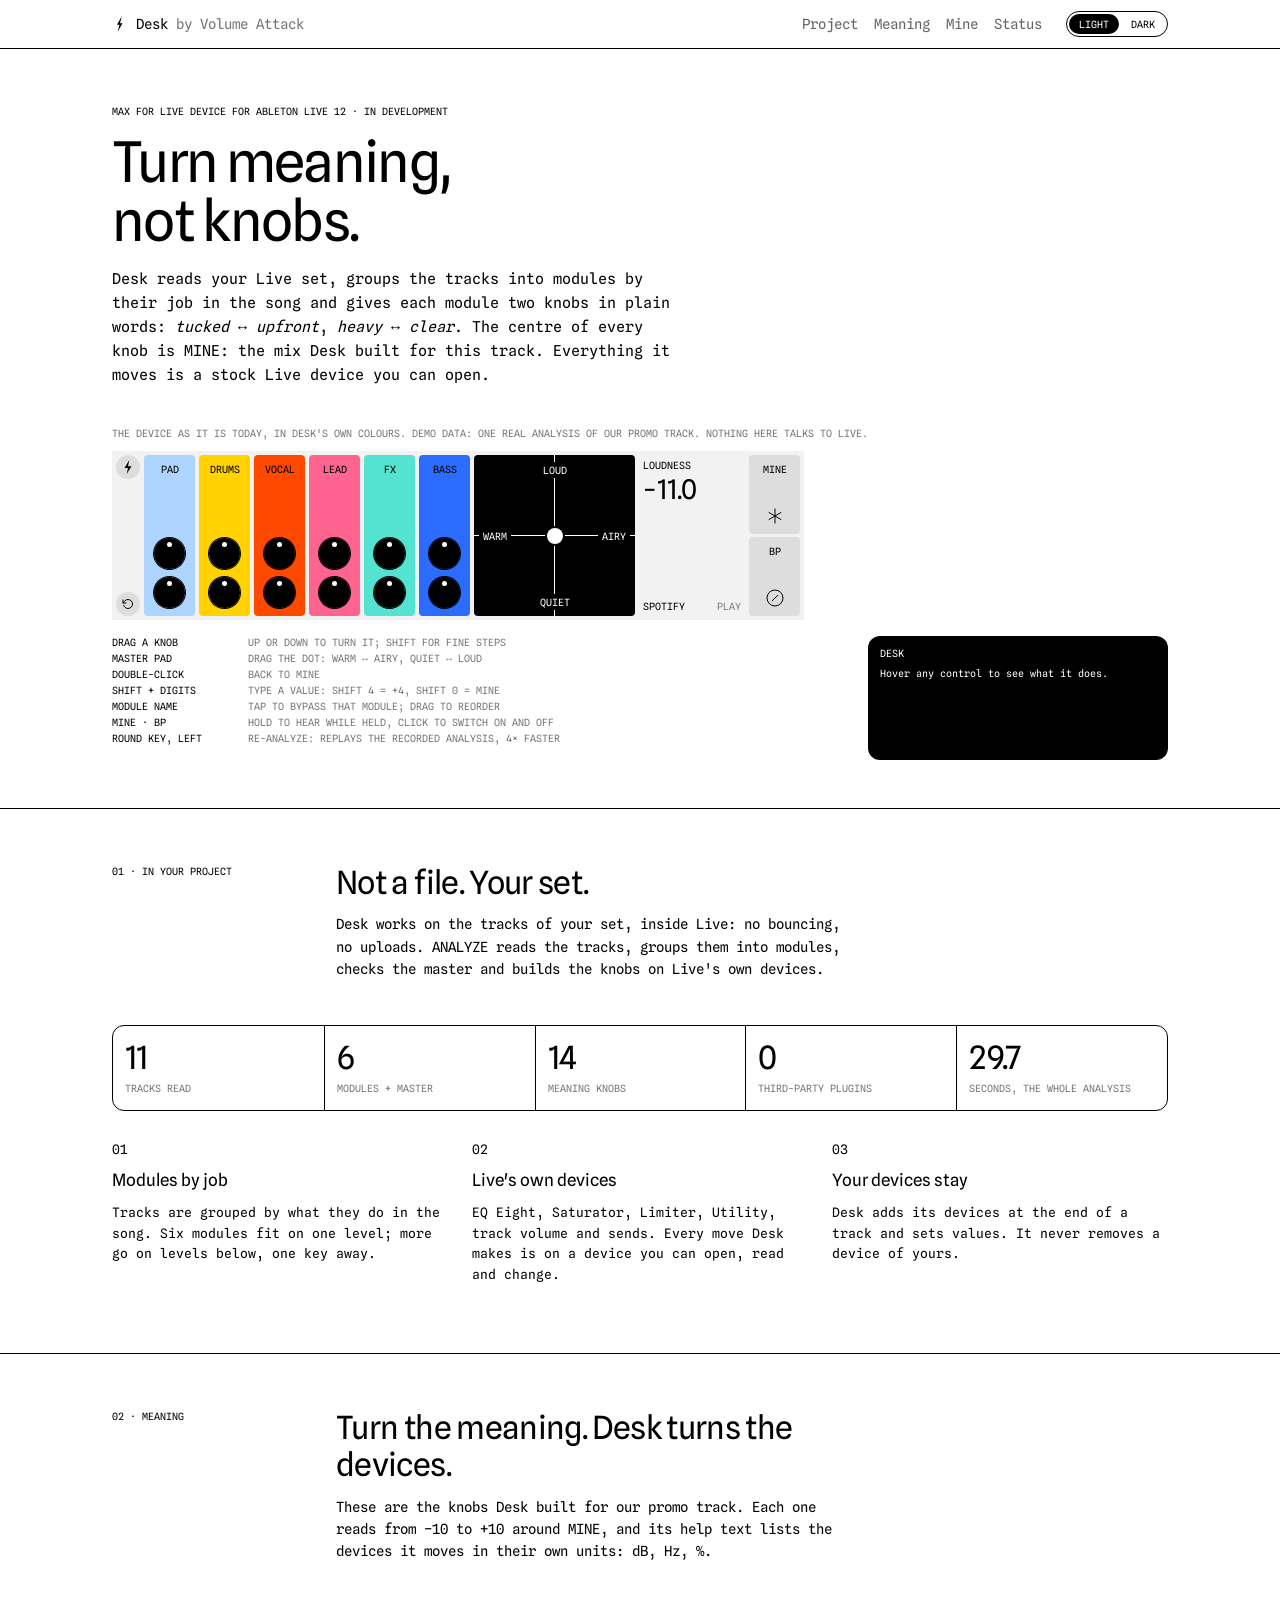
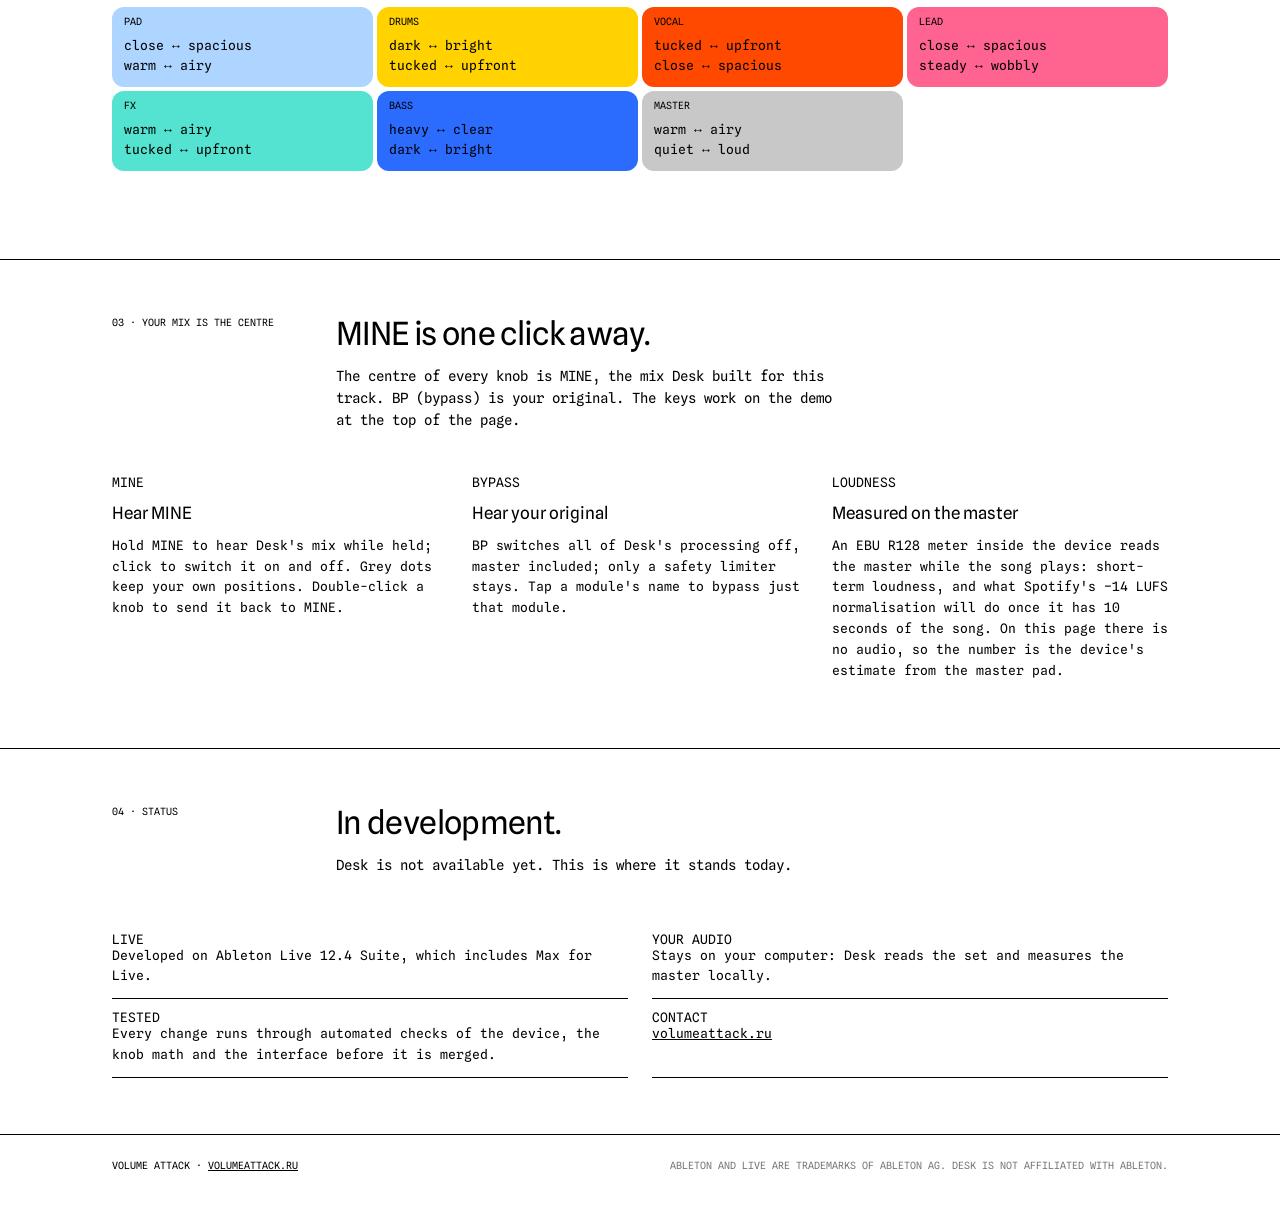
==== index.html @ 5088a9d8 "Publish 7f2852ee2b19 (desk main 0e97dbb: Live hover derived without surface_highlight) Co-Authored-B" ====
<!doctype html>
<html lang="en">
<head>
<meta charset="utf-8">
<meta name="viewport" content="width=device-width,initial-scale=1">
<title>Desk by Volume Attack</title>
<meta name="description" content="Desk by Volume Attack: a Max for Live device in development. It reads your Ableton set, groups the tracks into modules and gives each module two knobs in plain words, built on Live's own devices.">
<link rel="icon" href="data:image/svg+xml,%3Csvg xmlns='http://www.w3.org/2000/svg' viewBox='0 0 192 192'%3E%3Crect width='192' height='192' rx='44' fill='%23000'/%3E%3Cpath d='M126 86.7H96L118.5 0 60 105.3H90L67.5 192Z' fill='%23fff' transform='translate(24 24) scale(.75)'/%3E%3C/svg%3E">
<!-- Source of the public site. Publish with tools/site/build.py (product/site.md); the markers [{"s":"pad","l":"close","r":"spacious"},{"s":"pad","l":"warm","r":"airy"},{"s":"drums","l":"dark","r":"bright"},{"s":"drums","l":"tucked","r":"upfront"},{"s":"vocal","l":"tucked","r":"upfront"},{"s":"vocal","l":"close","r":"spacious"},{"s":"lead","l":"close","r":"spacious"},{"s":"lead","l":"steady","r":"wobbly"},{"s":"fx","l":"warm","r":"airy"},{"s":"fx","l":"tucked","r":"upfront"},{"s":"bass","l":"heavy","r":"clear"},{"s":"bass","l":"dark","r":"bright"},{"s":"master","l":"warm","r":"airy"},{"s":"master","l":"quiet","r":"loud"}] and
     7f2852ee2b19 are filled in by the build. Copy rule (founder, 2026-10-04): only what exists in main today and was verified,
     by tests or in Live. No dates, prices, plans, "coming soon", quality claims or numbers that were not measured. -->
<style>
@font-face{font-family:"Spline Sans Mono";src:url("fonts-ofl/SplineSansMono.ttf?v=7f2852ee2b19") format("truetype");font-weight:300 700;font-display:swap}
@font-face{font-family:"Spline Sans";src:url("fonts-ofl/SplineSans.ttf?v=7f2852ee2b19") format("truetype");font-weight:300 700;font-display:swap}
:root{
  --bg:#fff;--ink:#000;--grey:#767676;--line:#000;--soft:#f2f2f2;
  --font:"Spline Sans Mono",ui-monospace,SFMono-Regular,Menlo,monospace;--font-num:"Spline Sans",system-ui,sans-serif;
  --m-fast:160ms;--m:260ms;--m-slow:460ms;--e-out:cubic-bezier(.2,.8,.2,1);--e-io:cubic-bezier(.45,0,.2,1);
  color-scheme:light;
}
@media (prefers-color-scheme:dark){:root:not([data-theme="light"]){--bg:#111;--ink:#fff;--grey:#9a9a9a;--line:#fff;--soft:#1d1d1d;color-scheme:dark}}
:root[data-theme="dark"]{--bg:#111;--ink:#fff;--grey:#9a9a9a;--line:#fff;--soft:#1d1d1d;color-scheme:dark}
*{box-sizing:border-box;font-weight:400}
html{-webkit-font-smoothing:antialiased;-moz-osx-font-smoothing:grayscale;text-size-adjust:100%;scroll-padding-top:56px}
body{margin:0;background:var(--bg);color:var(--ink);font:400 14px/1.6 var(--font);overflow-x:hidden;transition:background-color var(--m-slow) var(--e-io),color var(--m-slow) var(--e-io)}
a{color:inherit}
p{margin:0 0 12px}
h1,h2,h3{margin:0;font-weight:400;font-family:var(--font-num)}
.cap{font-size:10px;line-height:12px;text-transform:uppercase}
.g{color:var(--grey)}
.wrap{max-width:1120px;margin:0 auto;padding:0 32px}
.logo{width:16px;height:16px;flex:none;display:block}

/* header */
.top{position:sticky;top:0;z-index:20;background:var(--bg);border-bottom:1px solid var(--line);transition:background-color var(--m-slow) var(--e-io)}
.top .wrap{display:flex;align-items:center;gap:24px;height:48px}
.mark{text-decoration:none;display:flex;gap:8px;align-items:center;white-space:nowrap}
.top nav{display:flex;gap:16px;margin-left:auto}
.top nav a{text-decoration:none;opacity:.6;transition:opacity var(--m-fast) var(--e-out)}
.top nav a:hover,.top nav a:focus-visible{opacity:1}
.seg{display:inline-flex;border:1px solid var(--line);border-radius:999px;padding:2px;gap:2px}
.seg button{appearance:none;border:0;background:none;color:var(--ink);border-radius:999px;padding:4px 10px;font:400 10px/12px var(--font);text-transform:uppercase;cursor:pointer;transition:background-color var(--m-fast) var(--e-out),color var(--m-fast) var(--e-out)}
.seg button[aria-pressed="true"]{background:var(--ink);color:var(--bg)}

/* hero */
.hero{padding-top:56px;padding-bottom:48px}
.hero h1{font-size:clamp(32px,5.4vw,56px);line-height:1.05;letter-spacing:-.03em;margin:16px 0}
.lede{max-width:62ch;font-size:15px}
.stage{margin:40px 0 0}
.stage>.cap{margin-bottom:12px}
/* the device: the real device page (device/index.html) in a frame of the device's own size and corners */
.fit{width:100%}
.devf{display:block;border:0;width:692px;max-width:100%;height:169px;border-radius:0;background:transparent;color-scheme:normal}
.under{display:grid;grid-template-columns:minmax(0,1fr) 300px;gap:24px;margin-top:16px;align-items:start}
.hints{display:grid;gap:4px;margin:0;padding:0;list-style:none}
.hints li{display:flex;gap:8px}
.hints li span:first-child{min-width:128px;flex:none}
/* the device's own help text (what it writes about the control under the pointer) */
.infov{background:var(--ink);color:var(--bg);border-radius:12px;padding:10px 12px;min-height:124px;font:400 10px/14px var(--font)}
.infov b{display:block;font-weight:400;text-transform:uppercase;margin-bottom:6px}
.infov p{margin:0;white-space:pre-line;font-variant-numeric:tabular-nums}

/* sections */
.sec{border-top:1px solid var(--line);padding:56px 0}
.sh{display:grid;grid-template-columns:200px minmax(0,1fr);gap:24px;margin-bottom:32px}
.sh h2{font-size:clamp(24px,3vw,32px);line-height:1.15;letter-spacing:-.02em;margin-bottom:12px;max-width:26ch}
.sh p{max-width:64ch}
.cols{display:grid;grid-template-columns:repeat(3,minmax(0,1fr));gap:24px}
.cols h3{font-size:17px;margin:8px 0}
.cols p{font-size:13px}
.proof{display:grid;grid-template-columns:repeat(5,minmax(0,1fr));border:1px solid var(--line);border-radius:12px;overflow:hidden;margin-bottom:32px}
.proof div{padding:16px 12px;border-left:1px solid var(--line)}
.proof div:first-child{border-left:0}
.proof .cap{display:block}
.proof b{display:block;font:400 32px/32px var(--font-num);font-feature-settings:"lnum" 1;letter-spacing:-.02em;margin-bottom:8px}
.words{display:grid;grid-template-columns:repeat(4,minmax(0,1fr));gap:4px;margin-bottom:32px}
.w{border-radius:12px;padding:8px 12px 12px;color:#000}
.w .cap{display:block;margin-bottom:8px}
.w div{font-size:13px;line-height:20px}
.req{display:grid;grid-template-columns:repeat(2,minmax(0,1fr));gap:0 24px}
.req div{border-bottom:1px solid var(--line);padding:12px 0}
.req div p{margin:0;font-size:13px}
footer{border-top:1px solid var(--line);padding:24px 0 40px}
footer .wrap{display:flex;justify-content:space-between;gap:16px;flex-wrap:wrap}

@media (max-width:900px){
  .top nav{display:none}
  .seg.theme{margin-left:auto}
  .under{grid-template-columns:minmax(0,1fr)}
  .sh{grid-template-columns:minmax(0,1fr);gap:8px}
  .cols{grid-template-columns:minmax(0,1fr)}
  .proof{grid-template-columns:repeat(2,minmax(0,1fr))}
  .proof div:nth-child(odd){border-left:0}
  .proof div:nth-child(n+3){border-top:1px solid var(--line)}
  .words{grid-template-columns:repeat(2,minmax(0,1fr))}
  .req{grid-template-columns:minmax(0,1fr)}
}
@media (max-width:600px){
  .wrap{padding:0 16px}
  .hints li span:first-child{min-width:104px}
}
@media (prefers-reduced-motion:reduce){*,*::before,*::after{transition-duration:0s!important}}
</style>
</head>
<body>
<header class="top"><div class="wrap">
  <a class="mark" href="#top"><svg class="logo" viewBox="0 0 192 192" aria-hidden="true"><path d="M126 86.7097H95.9992L118.499 0L60 105.29H89.9986L67.4991 192L126 86.7097Z" fill="currentColor"/></svg><span>Desk <span class="g">by Volume Attack</span></span></a>
  <nav aria-label="Sections"><a href="#project">Project</a><a href="#meaning">Meaning</a><a href="#mine">Mine</a><a href="#status">Status</a></nav>
  <div class="seg theme" role="group" aria-label="Page theme"><button type="button" data-theme-set="light">Light</button><button type="button" data-theme-set="dark">Dark</button></div>
</div></header>

<main id="top">
<section class="hero wrap" aria-labelledby="h1">
  <p class="cap">Max for Live device for Ableton Live 12 · in development</p>
  <h1 id="h1">Turn meaning,<br>not knobs.</h1>
  <p class="lede">Desk reads your Live set, groups the tracks into modules by their job in the song and gives each module two knobs in plain words: <i>tucked ↔ upfront</i>, <i>heavy ↔ clear</i>. The centre of every knob is MINE: the mix Desk built for this track. Everything it moves is a stock Live device you can open.</p>

  <figure class="stage" aria-labelledby="cap-dev">
    <p class="cap g" id="cap-dev">The device as it is today, in Desk's own colours. Demo data: one real analysis of our promo track. Nothing here talks to Live.</p>
    <div class="fit" id="fit"><iframe class="devf" id="devf" src="device/index.html?embed&amp;mode=desk&amp;v=7f2852ee2b19" title="Desk device, interactive demo" scrolling="no"></iframe></div>
    <div class="under">
      <ul class="hints cap">
        <li><span>Drag a knob</span><span class="g">up or down to turn it; Shift for fine steps</span></li>
        <li><span>Master pad</span><span class="g">drag the dot: warm ↔ airy, quiet ↔ loud</span></li>
        <li><span>Double-click</span><span class="g">back to MINE</span></li>
        <li><span>Shift + digits</span><span class="g">type a value: Shift 4 = +4, Shift 0 = MINE</span></li>
        <li><span>Module name</span><span class="g">tap to bypass that module; drag to reorder</span></li>
        <li><span>MINE · BP</span><span class="g">hold to hear while held, click to switch on and off</span></li>
        <li><span>Round key, left</span><span class="g">re-analyze: replays the recorded analysis, 4× faster</span></li>
      </ul>
      <div class="infov" aria-live="polite"><b id="iv-t">Desk</b><p id="iv-p">Point at anything on the device: this is the help text it writes for each control.</p></div>
    </div>
  </figure>
</section>

<section class="sec" id="project" aria-labelledby="h-project"><div class="wrap">
  <div class="sh"><p class="cap">01 · In your project</p><div><h2 id="h-project">Not a file. Your set.</h2>
    <p>Desk works on the tracks of your set, inside Live: no bouncing, no uploads. ANALYZE reads the tracks, groups them into modules, checks the master and builds the knobs on Live's own devices.</p></div></div>
  <div class="proof" aria-label="One analysis of our promo track, recorded 2026-10-03">
    <div><b>11</b><span class="cap g">tracks read</span></div>
    <div><b>6</b><span class="cap g">modules + master</span></div>
    <div><b>14</b><span class="cap g">meaning knobs</span></div>
    <div><b>0</b><span class="cap g">third-party plugins</span></div>
    <div><b>29.7</b><span class="cap g">seconds, the whole analysis</span></div>
  </div>
  <div class="cols">
    <div><p class="cap">01</p><h3>Modules by job</h3><p>Tracks are grouped by what they do in the song. Six modules fit on one level; more go on levels below, one key away.</p></div>
    <div><p class="cap">02</p><h3>Live's own devices</h3><p>EQ Eight, Saturator, Limiter, Utility, track volume and sends. Every move Desk makes is on a device you can open, read and change.</p></div>
    <div><p class="cap">03</p><h3>Your devices stay</h3><p>Desk adds its devices at the end of a track and sets values. It never removes a device of yours.</p></div>
  </div>
</div></section>

<section class="sec" id="meaning" aria-labelledby="h-meaning"><div class="wrap">
  <div class="sh"><p class="cap">02 · Meaning</p><div><h2 id="h-meaning">Turn the meaning. Desk turns the devices.</h2>
    <p>These are the knobs Desk built for our promo track. Each one reads from −10 to +10 around MINE, and its help text lists the devices it moves in their own units: dB, Hz, %.</p></div></div>
  <div class="words" id="words"></div>
</div></section>

<section class="sec" id="mine" aria-labelledby="h-mine"><div class="wrap">
  <div class="sh"><p class="cap">03 · Your mix is the centre</p><div><h2 id="h-mine">MINE is one click away.</h2>
    <p>The centre of every knob is MINE, the mix Desk built for this track. BP (bypass) is your original. The keys work on the demo at the top of the page.</p></div></div>
  <div class="cols">
    <div><p class="cap">Mine</p><h3>Hear MINE</h3><p>Hold MINE to hear Desk's mix while held; click to switch it on and off. Grey dots keep your own positions. Double-click a knob to send it back to MINE.</p></div>
    <div><p class="cap">Bypass</p><h3>Hear your original</h3><p>BP switches all of Desk's processing off, master included; only a safety limiter stays. Tap a module's name to bypass just that module.</p></div>
    <div><p class="cap">Loudness</p><h3>Measured on the master</h3><p>An EBU R128 meter inside the device reads the master while the song plays: short-term loudness, and what Spotify's −14 LUFS normalisation will do once it has 10 seconds of the song. On this page there is no audio, so the number is the device's estimate from the master pad.</p></div>
  </div>
</div></section>

<section class="sec" id="status" aria-labelledby="h-status"><div class="wrap">
  <div class="sh"><p class="cap">04 · Status</p><div><h2 id="h-status">In development.</h2>
    <p>Desk is not available yet. This is where it stands today.</p></div></div>
  <div class="req">
    <div><p class="cap">Live</p><p>Developed on Ableton Live 12.4 Suite, which includes Max for Live.</p></div>
    <div><p class="cap">Your audio</p><p>Stays on your computer: Desk reads the set and measures the master locally.</p></div>
    <div><p class="cap">Tested</p><p>Every change runs through automated checks of the device, the knob math and the interface before it is merged.</p></div>
    <div><p class="cap">Contact</p><p><a href="https://volumeattack.ru">volumeattack.ru</a></p></div>
  </div>
</div></section>
</main>

<footer><div class="wrap cap"><span>Volume Attack · <a href="https://volumeattack.ru">volumeattack.ru</a></span><span class="g">Ableton and Live are trademarks of Ableton AG. Desk is not affiliated with Ableton.</span></div></footer>

<script>
// the knobs of the demo analysis (filled in by tools/site/build.py from tests/fixtures/analyze/knobs.json)
const KNOBS=[{"s":"pad","l":"close","r":"spacious"},{"s":"pad","l":"warm","r":"airy"},{"s":"drums","l":"dark","r":"bright"},{"s":"drums","l":"tucked","r":"upfront"},{"s":"vocal","l":"tucked","r":"upfront"},{"s":"vocal","l":"close","r":"spacious"},{"s":"lead","l":"close","r":"spacious"},{"s":"lead","l":"steady","r":"wobbly"},{"s":"fx","l":"warm","r":"airy"},{"s":"fx","l":"tucked","r":"upfront"},{"s":"bass","l":"heavy","r":"clear"},{"s":"bass","l":"dark","r":"bright"},{"s":"master","l":"warm","r":"airy"},{"s":"master","l":"quiet","r":"loud"}];
// Desk look module colours (tools/knobs/design.js PALETTE)
const COL={pad:"#add5ff",drums:"#ffd200",vocal:"#ff4800",lead:"#ff6390",fx:"#54e3d0",bass:"#2b6cff",master:"#c8c8c8"};
const $=s=>document.querySelector(s),frame=$("#devf"),fit=$("#fit");
const dark=()=>document.documentElement.dataset.theme?document.documentElement.dataset.theme==="dark":matchMedia("(prefers-color-scheme:dark)").matches;
// the page theme also sets the device's (Desk look: desk-light / desk-dark)
const tell=()=>{try{frame.contentWindow.postMessage({src:"desk-landing",look:"desk",dark:dark()},location.origin);}catch(e){/* not loaded */}};
function paint(){document.querySelectorAll("[data-theme-set]").forEach(b=>b.setAttribute("aria-pressed",(b.dataset.themeSet==="dark")===dark()));tell();}
document.querySelectorAll("[data-theme-set]").forEach(b=>b.addEventListener("click",()=>{document.documentElement.dataset.theme=b.dataset.themeSet;paint();}));
matchMedia("(prefers-color-scheme:dark)").addEventListener("change",paint);
// the device page reports its help text and its size; the frame takes the device's width (scaled down on narrow screens)
let devW=692;
const size=()=>{frame.style.width=Math.min(devW,fit.clientWidth)+"px";};
addEventListener("resize",size);
addEventListener("message",e=>{if(e.origin!==location.origin||e.source!==frame.contentWindow||!e.data||e.data.src!=="desk-demo")return;const d=e.data;
  if(d.type==="hello")tell();
  if(d.type==="info"){$("#iv-t").textContent=d.title;$("#iv-p").textContent=d.text;}
  if(d.type==="size"&&d.w){devW=d.w;size();frame.style.height=d.h+"px";}});
// meaning words (section 02)
const by={};KNOBS.forEach(k=>(by[k.s]=by[k.s]||[]).push(k));
$("#words").innerHTML=Object.keys(by).map(m=>`<div class="w" style="background:${COL[m]||"#c8c8c8"}"><span class="cap">${m}</span>${by[m].map(k=>`<div>${k.l} ↔ ${k.r}</div>`).join("")}</div>`).join("");
paint();size();
</script>
</body>
</html>
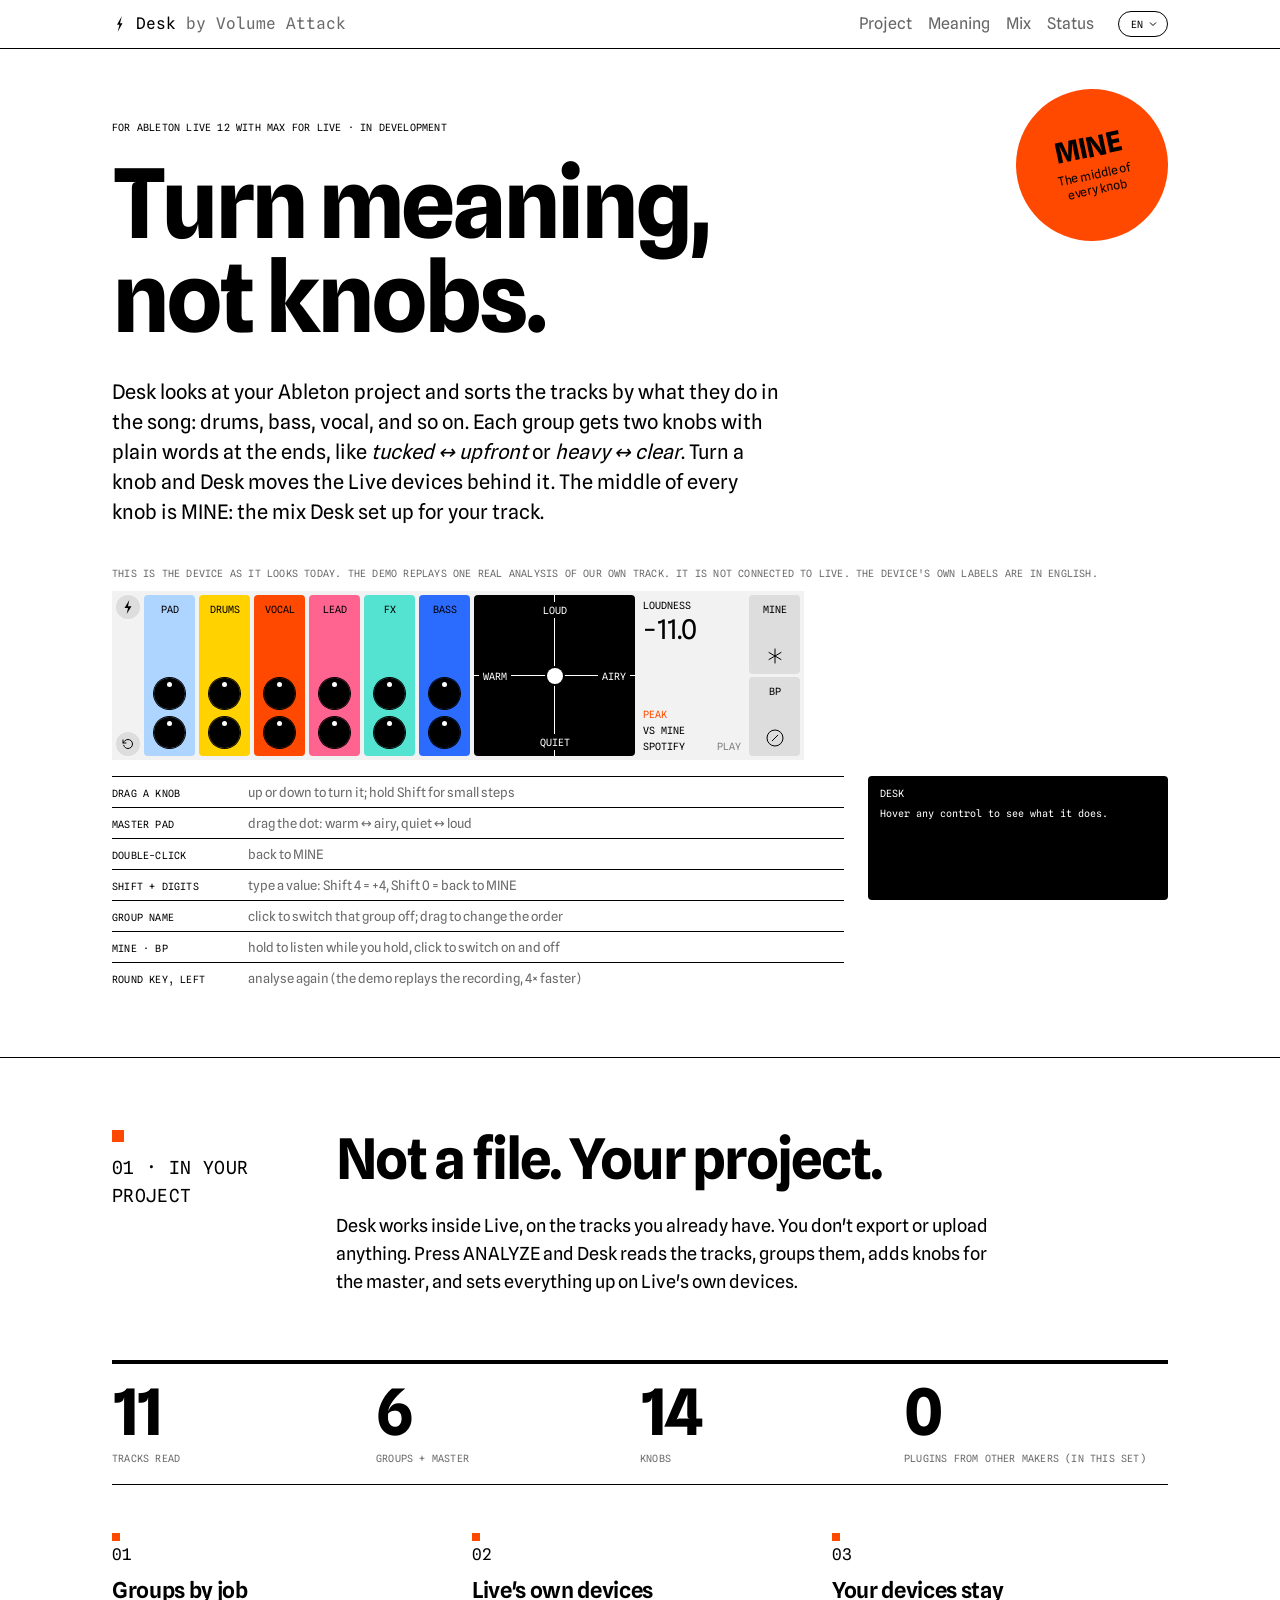
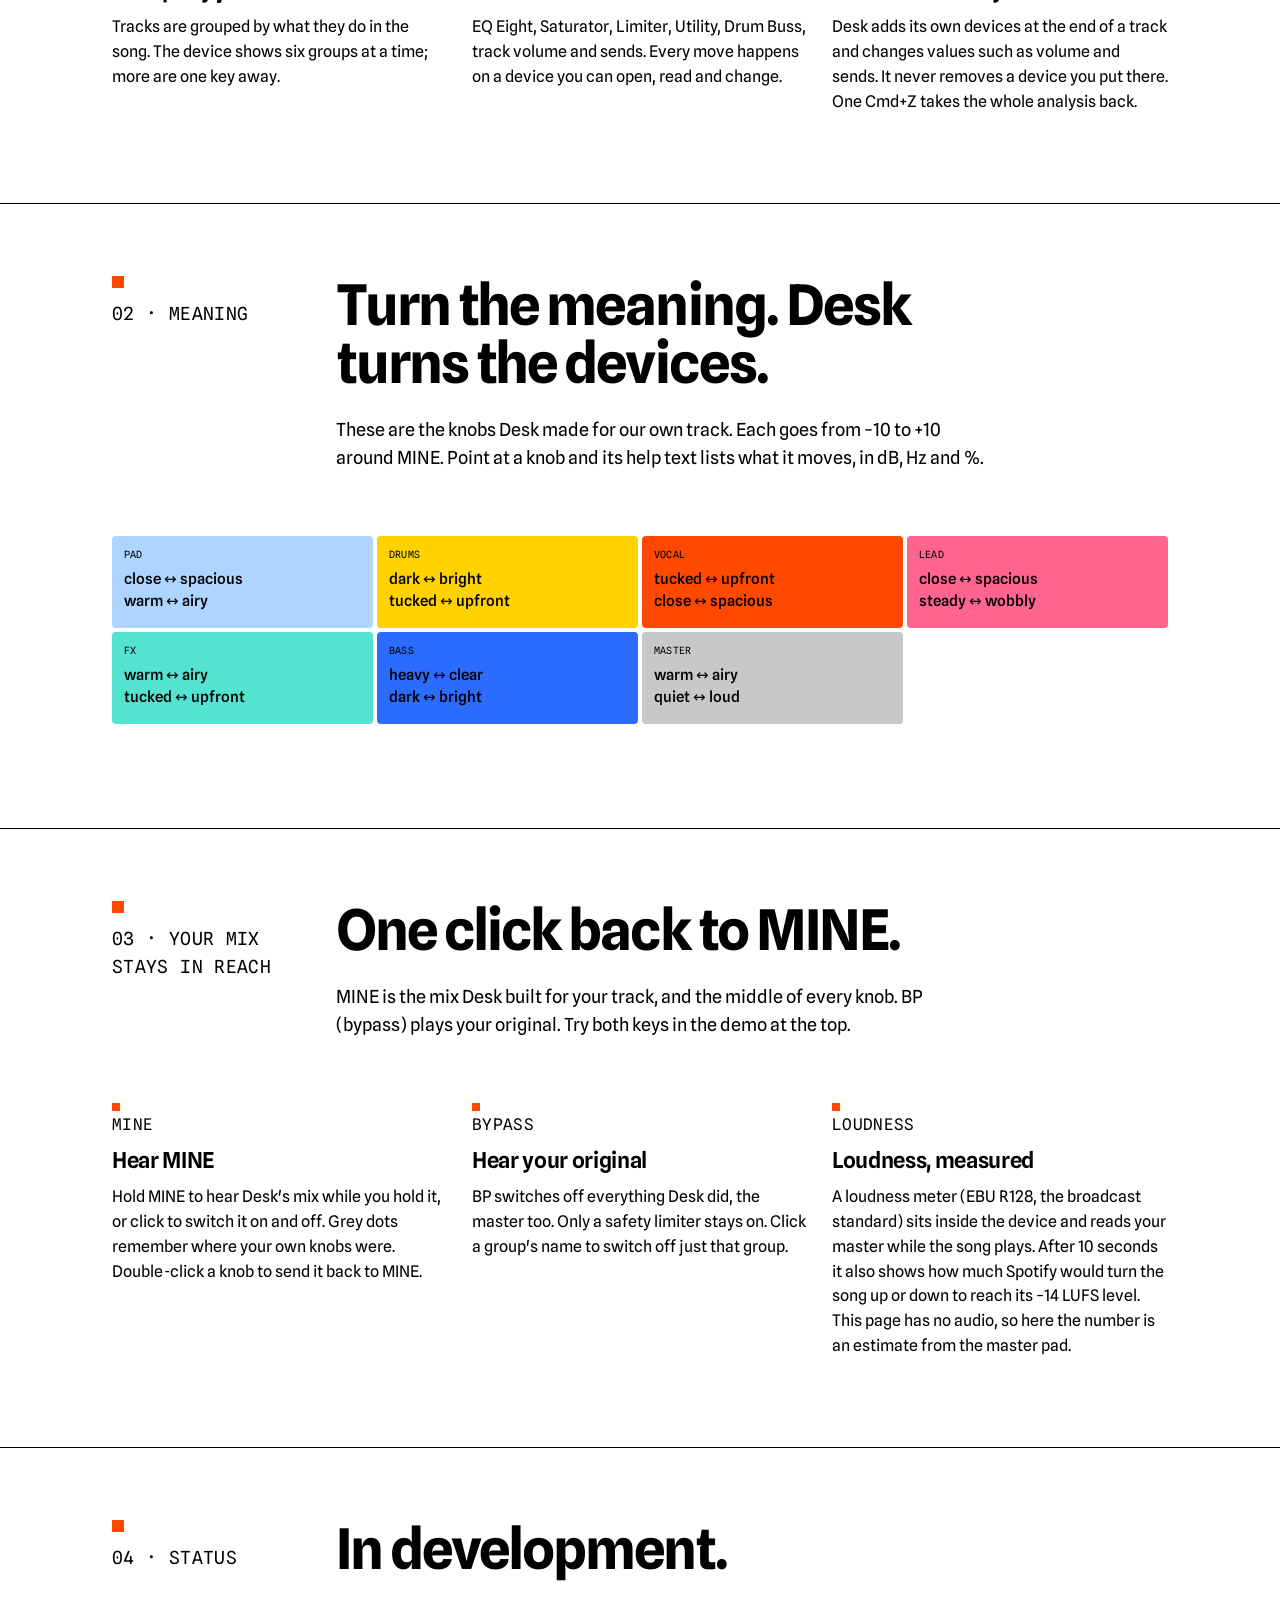
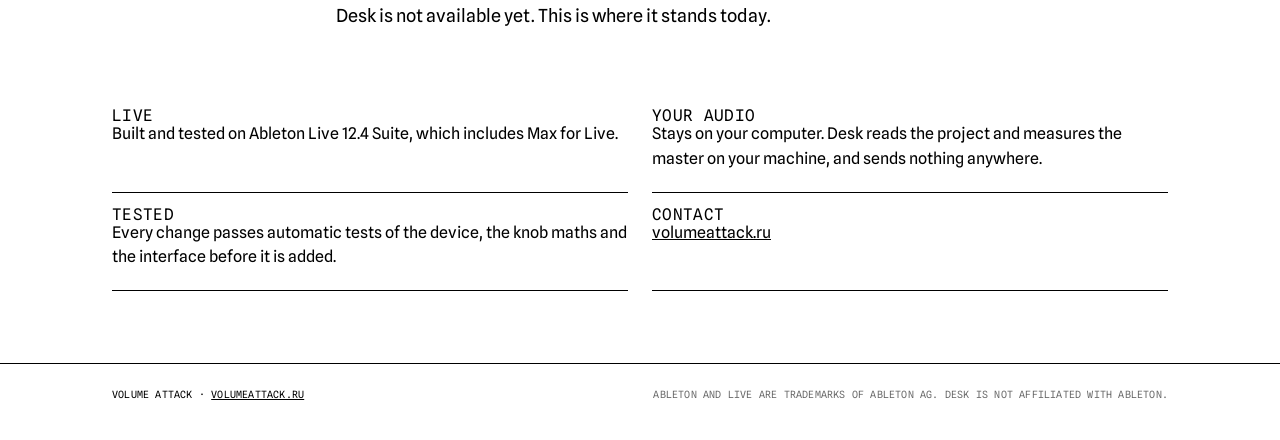
==== commit 49e4386e: "Site b96d458fa9ed from indiekola/desk@8ae9510e" ====
--- a/index.html
+++ b/index.html
@@ -4,29 +4,74 @@
 <meta charset="utf-8">
 <meta name="viewport" content="width=device-width,initial-scale=1">
 <title>Desk by Volume Attack</title>
-<meta name="description" content="Desk by Volume Attack: a Max for Live device in development. It reads your Ableton set, groups the tracks into modules and gives each module two knobs in plain words, built on Live's own devices.">
+<meta name="description" content="Desk by Volume Attack: a device for Ableton Live, in development. It sorts your tracks into groups and gives each group two knobs in plain words, using Live\'s own devices.">
+<link rel="alternate" hreflang="x-default" href="https://desk.volumeattack.ru/">
+<link rel="alternate" hreflang="en" href="https://desk.volumeattack.ru/?lang=en">
+<link rel="alternate" hreflang="ru" href="https://desk.volumeattack.ru/?lang=ru">
+<link rel="alternate" hreflang="es" href="https://desk.volumeattack.ru/?lang=es">
+<link rel="alternate" hreflang="pt-BR" href="https://desk.volumeattack.ru/?lang=pt">
+<link rel="alternate" hreflang="de" href="https://desk.volumeattack.ru/?lang=de">
+<link rel="alternate" hreflang="fr" href="https://desk.volumeattack.ru/?lang=fr">
+<link rel="alternate" hreflang="ja" href="https://desk.volumeattack.ru/?lang=ja">
+<link rel="alternate" hreflang="zh-Hans" href="https://desk.volumeattack.ru/?lang=zh">
+<link rel="alternate" hreflang="ko" href="https://desk.volumeattack.ru/?lang=ko">
+<script>
+// language first, before anything is painted: ?lang= (the hreflang links) → the visitor's saved choice → navigator.languages → English
+var DESK_LANGS=["en","ru","es","pt","de","fr","ja","zh","ko"];
+function deskPick(){
+  var q=null,saved=null,i,l,p;
+  try{q=new URLSearchParams(location.search).get("lang");}catch(e){}
+  if(q&&DESK_LANGS.indexOf(q)>=0)return q;
+  try{saved=localStorage.getItem("desk-lang");}catch(e){}
+  if(saved&&DESK_LANGS.indexOf(saved)>=0)return saved;
+  var want=(navigator.languages&&navigator.languages.length?navigator.languages:[navigator.language||""]);
+  for(i=0;i<want.length;i++){
+    l=String(want[i]).toLowerCase();p=l.split("-")[0];
+    if(p==="zh"&&/-(hant|tw|hk|mo)\b/.test(l))continue;   // Traditional Chinese is not offered: look at the next language
+    if(DESK_LANGS.indexOf(p)>=0)return p;
+  }
+  return "en";
+}
+var DESK_LANG=deskPick();
+document.documentElement.lang=({pt:"pt-BR",zh:"zh-Hans"})[DESK_LANG]||DESK_LANG;
+if(DESK_LANG!=="en")document.documentElement.setAttribute("data-pending","");   // hides the English text until it is swapped (no flash, no shift)
+</script>
+
 <link rel="icon" href="data:image/svg+xml,%3Csvg xmlns='http://www.w3.org/2000/svg' viewBox='0 0 192 192'%3E%3Crect width='192' height='192' rx='44' fill='%23000'/%3E%3Cpath d='M126 86.7H96L118.5 0 60 105.3H90L67.5 192Z' fill='%23fff' transform='translate(24 24) scale(.75)'/%3E%3C/svg%3E">
 <!-- Source of the public site. Publish with tools/site/build.py (product/site.md); the markers [{"s":"pad","l":"close","r":"spacious"},{"s":"pad","l":"warm","r":"airy"},{"s":"drums","l":"dark","r":"bright"},{"s":"drums","l":"tucked","r":"upfront"},{"s":"vocal","l":"tucked","r":"upfront"},{"s":"vocal","l":"close","r":"spacious"},{"s":"lead","l":"close","r":"spacious"},{"s":"lead","l":"steady","r":"wobbly"},{"s":"fx","l":"warm","r":"airy"},{"s":"fx","l":"tucked","r":"upfront"},{"s":"bass","l":"heavy","r":"clear"},{"s":"bass","l":"dark","r":"bright"},{"s":"master","l":"warm","r":"airy"},{"s":"master","l":"quiet","r":"loud"}] and
-     7f2852ee2b19 are filled in by the build. Copy rule (founder, 2026-10-04): only what exists in main today and was verified,
+     b96d458fa9ed are filled in by the build. Copy rule (decided 2026-10-04): only what exists in main today and was verified,
      by tests or in Live. No dates, prices, plans, "coming soon", quality claims or numbers that were not measured. -->
 <style>
-@font-face{font-family:"Spline Sans Mono";src:url("fonts-ofl/SplineSansMono.ttf?v=7f2852ee2b19") format("truetype");font-weight:300 700;font-display:swap}
-@font-face{font-family:"Spline Sans";src:url("fonts-ofl/SplineSans.ttf?v=7f2852ee2b19") format("truetype");font-weight:300 700;font-display:swap}
+@font-face{font-family:"Spline Sans Mono";src:url("fonts-ofl/SplineSansMono.ttf?v=b96d458fa9ed") format("truetype");font-weight:300 700;font-display:swap}
+@font-face{font-family:"Spline Sans";src:url("fonts-ofl/SplineSans.ttf?v=b96d458fa9ed") format("truetype");font-weight:300 700;font-display:swap}
 :root{
-  --bg:#fff;--ink:#000;--grey:#767676;--line:#000;--soft:#f2f2f2;
+  --bg:#fff;--ink:#000;--grey:#6b6b6b;--line:#000;--soft:#f2f2f2;--acc:#ff4800;
   --font:"Spline Sans Mono",ui-monospace,SFMono-Regular,Menlo,monospace;--font-num:"Spline Sans",system-ui,sans-serif;
   --m-fast:160ms;--m:260ms;--m-slow:460ms;--e-out:cubic-bezier(.2,.8,.2,1);--e-io:cubic-bezier(.45,0,.2,1);
   color-scheme:light;
 }
-@media (prefers-color-scheme:dark){:root:not([data-theme="light"]){--bg:#111;--ink:#fff;--grey:#9a9a9a;--line:#fff;--soft:#1d1d1d;color-scheme:dark}}
-:root[data-theme="dark"]{--bg:#111;--ink:#fff;--grey:#9a9a9a;--line:#fff;--soft:#1d1d1d;color-scheme:dark}
+@media (prefers-color-scheme:dark){:root{--bg:#111;--ink:#fff;--grey:#a0a0a0;--line:#fff;--soft:#1d1d1d;color-scheme:dark}}
+/* the English text is the markup; another language is swapped in before the first paint (script in <head> sets data-pending) */
+html[data-pending] body{visibility:hidden}
+/* Spline Sans has no Cyrillic or CJK: those scripts use the system's UI fonts, same size and weight */
+:lang(ru){--font:"Spline Sans Mono",ui-monospace,Menlo,"PT Mono","Roboto Mono",monospace;--font-num:"Spline Sans",system-ui,-apple-system,"Segoe UI",Roboto,sans-serif}
+:lang(ja){--font:"Spline Sans Mono",ui-monospace,"Hiragino Sans","Yu Gothic UI","Noto Sans CJK JP","IPAGothic",monospace;--font-num:"Spline Sans","Hiragino Sans","Yu Gothic UI","Noto Sans CJK JP","IPAGothic",system-ui,sans-serif}
+:lang(zh){--font:"Spline Sans Mono",ui-monospace,"PingFang SC","Microsoft YaHei UI","Noto Sans CJK SC","WenQuanYi Zen Hei",monospace;--font-num:"Spline Sans","PingFang SC","Microsoft YaHei UI","Noto Sans CJK SC","WenQuanYi Zen Hei",system-ui,sans-serif}
+:lang(ko){--font:"Spline Sans Mono",ui-monospace,"Apple SD Gothic Neo","Malgun Gothic","Noto Sans CJK KR","WenQuanYi Zen Hei",monospace;--font-num:"Spline Sans","Apple SD Gothic Neo","Malgun Gothic","Noto Sans CJK KR","WenQuanYi Zen Hei",system-ui,sans-serif}
+:lang(ja) .cap,:lang(zh) .cap,:lang(ko) .cap{font-size:11px;line-height:14px}
+:lang(ja) h1,:lang(zh) h1,:lang(ko) h1{font-size:clamp(28px,4.6vw,48px);line-height:1.2;letter-spacing:0;text-wrap:balance;line-break:strict;word-break:keep-all}
+:lang(ja) .lede,:lang(zh) .lede,:lang(ko) .lede{line-break:strict}
 *{box-sizing:border-box;font-weight:400}
+/* Swiss / Bauhaus (DSK-30): text, headings and UI are the proportional sans; the mono is only for captions, numbers, keys and tags */
 html{-webkit-font-smoothing:antialiased;-moz-osx-font-smoothing:grayscale;text-size-adjust:100%;scroll-padding-top:56px}
-body{margin:0;background:var(--bg);color:var(--ink);font:400 14px/1.6 var(--font);overflow-x:hidden;transition:background-color var(--m-slow) var(--e-io),color var(--m-slow) var(--e-io)}
+body{margin:0;background:var(--bg);color:var(--ink);font:400 16px/1.55 var(--font-num);overflow-x:hidden;transition:background-color var(--m-slow) var(--e-io),color var(--m-slow) var(--e-io)}
 a{color:inherit}
-p{margin:0 0 12px}
-h1,h2,h3{margin:0;font-weight:400;font-family:var(--font-num)}
-.cap{font-size:10px;line-height:12px;text-transform:uppercase}
+p{margin:0 0 16px}
+h1,h2,h3{margin:0;font-weight:600;font-family:var(--font-num)}
+.cap,.proof b,.hints li span:first-child,.infov,footer,.mark{font-family:var(--font)}
+.cap{font-size:10px;line-height:12px;text-transform:uppercase;letter-spacing:.02em}
+.sh>.cap::before,.cols>div>.cap::before{content:"";display:block;width:12px;height:12px;background:var(--acc);margin-bottom:12px}
+.cols>div>.cap::before{width:8px;height:8px;margin-bottom:8px}
 .g{color:var(--grey)}
 .wrap{max-width:1120px;margin:0 auto;padding:0 32px}
 .logo{width:16px;height:16px;flex:none;display:block}
@@ -38,14 +83,26 @@
 .top nav{display:flex;gap:16px;margin-left:auto}
 .top nav a{text-decoration:none;opacity:.6;transition:opacity var(--m-fast) var(--e-out)}
 .top nav a:hover,.top nav a:focus-visible{opacity:1}
-.seg{display:inline-flex;border:1px solid var(--line);border-radius:999px;padding:2px;gap:2px}
-.seg button{appearance:none;border:0;background:none;color:var(--ink);border-radius:999px;padding:4px 10px;font:400 10px/12px var(--font);text-transform:uppercase;cursor:pointer;transition:background-color var(--m-fast) var(--e-out),color var(--m-fast) var(--e-out)}
-.seg button[aria-pressed="true"]{background:var(--ink);color:var(--bg)}
+/* language picker: a pill of the old toggle's size; the list opens under it */
+.lang{position:relative;display:inline-flex}
+.lang-b{appearance:none;display:inline-flex;align-items:center;gap:6px;border:1px solid var(--line);background:none;color:var(--ink);border-radius:999px;padding:6px 10px 6px 12px;font:400 10px/12px var(--font);text-transform:uppercase;cursor:pointer;transition:background-color var(--m-fast) var(--e-out),color var(--m-fast) var(--e-out);-webkit-tap-highlight-color:transparent}
+.lang-b:hover,.lang-b[aria-expanded="true"]{background:var(--ink);color:var(--bg)}
+.lang-b svg{width:8px;height:8px;flex:none;transition:transform var(--m-fast) var(--e-out)}
+.lang-b[aria-expanded="true"] svg{transform:rotate(180deg)}
+.lang-l{position:absolute;right:0;top:calc(100% + 8px);z-index:30;margin:0;padding:4px;list-style:none;min-width:176px;background:var(--bg);border:1px solid var(--line);border-radius:12px;opacity:0;visibility:hidden;transform:translateY(-4px);transition:opacity var(--m-fast) var(--e-out),transform var(--m-fast) var(--e-out),visibility 0s linear var(--m-fast)}
+.lang.open .lang-l{opacity:1;visibility:visible;transform:none;transition-delay:0s}
+.lang-l li{display:flex;justify-content:space-between;gap:16px;align-items:center;padding:6px 8px;border-radius:8px;font:400 13px/20px var(--font-num);cursor:pointer;-webkit-user-select:none;user-select:none}
+.lang-l li span{font:400 10px/12px var(--font);text-transform:uppercase;color:var(--grey)}
+.lang-l li:hover,.lang-l li.cur{background:var(--soft)}
+.lang-l li[aria-selected="true"]::after{content:"";width:6px;height:6px;border-radius:50%;background:var(--ink);order:3}
+.lang-b:focus-visible,.lang-l:focus-visible{outline:1px solid var(--ink);outline-offset:2px}
+.lang-l:focus{outline:0}
+.lang-l:focus-visible li.cur{outline:1px solid var(--ink);outline-offset:-1px}
 
 /* hero */
-.hero{padding-top:56px;padding-bottom:48px}
-.hero h1{font-size:clamp(32px,5.4vw,56px);line-height:1.05;letter-spacing:-.03em;margin:16px 0}
-.lede{max-width:62ch;font-size:15px}
+.hero{padding-top:72px;padding-bottom:64px}
+.hero h1{font-size:clamp(40px,8vw,96px);line-height:.98;letter-spacing:-.04em;font-weight:700;margin:24px 0 32px}
+.lede{max-width:56ch;font-size:20px;line-height:1.5}
 .stage{margin:40px 0 0}
 .stage>.cap{margin-bottom:12px}
 /* the device: the real device page (device/index.html) in a frame of the device's own size and corners */
@@ -54,44 +111,49 @@
 .under{display:grid;grid-template-columns:minmax(0,1fr) 300px;gap:24px;margin-top:16px;align-items:start}
 .hints{display:grid;gap:4px;margin:0;padding:0;list-style:none}
 .hints li{display:flex;gap:8px}
-.hints li span:first-child{min-width:128px;flex:none}
+.hints li span:first-child{min-width:128px;flex:none;max-width:40%}
+.hints li span.g{font:400 13px/18px var(--font-num);text-transform:none;letter-spacing:0}
+.hints li{align-items:baseline;border-top:1px solid var(--line);padding:6px 0}
+.hints{gap:0}
 /* the device's own help text (what it writes about the control under the pointer) */
-.infov{background:var(--ink);color:var(--bg);border-radius:12px;padding:10px 12px;min-height:124px;font:400 10px/14px var(--font)}
+.infov{background:var(--ink);color:var(--bg);border-radius:4px;padding:10px 12px;min-height:124px;font:400 10px/14px var(--font)}
 .infov b{display:block;font-weight:400;text-transform:uppercase;margin-bottom:6px}
 .infov p{margin:0;white-space:pre-line;font-variant-numeric:tabular-nums}
 
 /* sections */
-.sec{border-top:1px solid var(--line);padding:56px 0}
-.sh{display:grid;grid-template-columns:200px minmax(0,1fr);gap:24px;margin-bottom:32px}
-.sh h2{font-size:clamp(24px,3vw,32px);line-height:1.15;letter-spacing:-.02em;margin-bottom:12px;max-width:26ch}
-.sh p{max-width:64ch}
+.sec{border-top:1px solid var(--line);padding:72px 0}
+.sh{display:grid;grid-template-columns:200px minmax(0,1fr);gap:24px;margin-bottom:48px}
+.sh h2{font-size:clamp(28px,4.4vw,56px);line-height:1.04;letter-spacing:-.035em;font-weight:700;margin-bottom:24px;max-width:18ch}
+.sh p{max-width:60ch;font-size:18px;line-height:1.55}
 .cols{display:grid;grid-template-columns:repeat(3,minmax(0,1fr));gap:24px}
-.cols h3{font-size:17px;margin:8px 0}
-.cols p{font-size:13px}
-.proof{display:grid;grid-template-columns:repeat(5,minmax(0,1fr));border:1px solid var(--line);border-radius:12px;overflow:hidden;margin-bottom:32px}
-.proof div{padding:16px 12px;border-left:1px solid var(--line)}
+.cols h3{font-size:22px;line-height:1.2;letter-spacing:-.015em;margin:8px 0 12px}
+.cols p{font-size:16px;max-width:36ch}
+.proof{display:grid;grid-template-columns:repeat(4,minmax(0,1fr));border:0;border-top:4px solid var(--ink);border-bottom:1px solid var(--line);margin-bottom:48px}
+.proof div{padding:16px 16px 20px 0;border-left:0}
 .proof div:first-child{border-left:0}
 .proof .cap{display:block}
-.proof b{display:block;font:400 32px/32px var(--font-num);font-feature-settings:"lnum" 1;letter-spacing:-.02em;margin-bottom:8px}
+.proof b{display:block;font:700 64px/64px var(--font-num);font-feature-settings:"lnum" 1;letter-spacing:-.04em;margin-bottom:8px}
 .words{display:grid;grid-template-columns:repeat(4,minmax(0,1fr));gap:4px;margin-bottom:32px}
-.w{border-radius:12px;padding:8px 12px 12px;color:#000}
+.w{border-radius:4px;padding:12px 12px 16px;color:#000}
 .w .cap{display:block;margin-bottom:8px}
-.w div{font-size:13px;line-height:20px}
+.w div{font-size:15px;line-height:22px;font-weight:500}
 .req{display:grid;grid-template-columns:repeat(2,minmax(0,1fr));gap:0 24px}
-.req div{border-bottom:1px solid var(--line);padding:12px 0}
-.req div p{margin:0;font-size:13px}
+.req div{border-bottom:1px solid var(--line);padding:16px 0 20px}
+.req div p{margin:0;font-size:16px}
 footer{border-top:1px solid var(--line);padding:24px 0 40px}
 footer .wrap{display:flex;justify-content:space-between;gap:16px;flex-wrap:wrap}
 
 @media (max-width:900px){
   .top nav{display:none}
-  .seg.theme{margin-left:auto}
+  .lang{margin-left:auto}
   .under{grid-template-columns:minmax(0,1fr)}
   .sh{grid-template-columns:minmax(0,1fr);gap:8px}
   .cols{grid-template-columns:minmax(0,1fr)}
   .proof{grid-template-columns:repeat(2,minmax(0,1fr))}
-  .proof div:nth-child(odd){border-left:0}
   .proof div:nth-child(n+3){border-top:1px solid var(--line)}
+  .proof b{font-size:48px;line-height:48px}
+  .lede{font-size:18px}
+  .sh p{font-size:17px}
   .words{grid-template-columns:repeat(2,minmax(0,1fr))}
   .req{grid-template-columns:minmax(0,1fr)}
 }
@@ -99,111 +161,517 @@
   .wrap{padding:0 16px}
   .hints li span:first-child{min-width:104px}
 }
+/* sticker (DSK-30, option A «Dial»): one round accent badge on the hero's top right edge; tilted, it straightens on hover / focus; a tap goes to the demo and lights its MINE key */
+.hero{position:relative}
+.stk{appearance:none;position:absolute;right:32px;top:40px;z-index:5;width:152px;height:152px;border-radius:50%;border:0;background:var(--acc);color:#000;padding:0;display:flex;flex-direction:column;align-items:center;justify-content:center;gap:6px;text-align:center;cursor:pointer;transform:rotate(-12deg);transition:transform var(--m) var(--e-out);-webkit-tap-highlight-color:transparent;font-family:var(--font-num)}
+.stk b{font:700 28px/28px var(--font-num);letter-spacing:-.02em}
+.stk span{font:400 12px/15px var(--font-num);max-width:104px}
+.stk:hover,.stk:focus-visible{transform:rotate(0)}
+.stk:focus-visible{outline:1px solid var(--ink);outline-offset:4px}
+.fit{position:relative}
+.hl{position:absolute;pointer-events:none;border:1px solid var(--acc);border-radius:4px;box-shadow:0 0 0 3px color-mix(in srgb,var(--acc) 35%,transparent);opacity:0;transition:opacity var(--m-fast) var(--e-out)}
+.hl.on{opacity:1}
+@media (max-width:900px){.stk{position:relative;right:auto;top:auto;margin:16px 0 -8px auto;width:96px;height:96px;gap:2px}.stk b{font-size:20px;line-height:20px}.stk span{font-size:10px;line-height:12px;max-width:72px}}
 @media (prefers-reduced-motion:reduce){*,*::before,*::after{transition-duration:0s!important}}
 </style>
+<!-- Vercel Web Analytics: cookieless page views, served by Vercel at /_vercel/insights/script.js (404 off Vercel, harmless) -->
+<script>window.va=window.va||function(){(window.vaq=window.vaq||[]).push(arguments);};</script>
+<script defer src="/_vercel/insights/script.js"></script>
 </head>
 <body>
 <header class="top"><div class="wrap">
   <a class="mark" href="#top"><svg class="logo" viewBox="0 0 192 192" aria-hidden="true"><path d="M126 86.7097H95.9992L118.499 0L60 105.29H89.9986L67.4991 192L126 86.7097Z" fill="currentColor"/></svg><span>Desk <span class="g">by Volume Attack</span></span></a>
-  <nav aria-label="Sections"><a href="#project">Project</a><a href="#meaning">Meaning</a><a href="#mine">Mine</a><a href="#status">Status</a></nav>
-  <div class="seg theme" role="group" aria-label="Page theme"><button type="button" data-theme-set="light">Light</button><button type="button" data-theme-set="dark">Dark</button></div>
+  <nav aria-label="Sections" data-i="nav.aria" data-a="aria-label"><a href="#project" data-i="nav.project">Project</a><a href="#meaning" data-i="nav.meaning">Meaning</a><a href="#mine" data-i="nav.mine">Mix</a><a href="#status" data-i="nav.status">Status</a></nav>
+  <div class="lang" id="lang">
+    <button type="button" class="lang-b" id="lang-b" aria-haspopup="listbox" aria-expanded="false" aria-controls="lang-l" aria-label="Language"><span id="lang-c">EN</span><svg viewBox="0 0 8 8" aria-hidden="true"><path d="M1 2.5 4 5.5 7 2.5" fill="none" stroke="currentColor" stroke-width="1"/></svg></button>
+    <ul class="lang-l" id="lang-l" role="listbox" tabindex="-1" aria-label="Language"></ul>
+  </div>
 </div></header>
 
 <main id="top">
 <section class="hero wrap" aria-labelledby="h1">
-  <p class="cap">Max for Live device for Ableton Live 12 · in development</p>
-  <h1 id="h1">Turn meaning,<br>not knobs.</h1>
-  <p class="lede">Desk reads your Live set, groups the tracks into modules by their job in the song and gives each module two knobs in plain words: <i>tucked ↔ upfront</i>, <i>heavy ↔ clear</i>. The centre of every knob is MINE: the mix Desk built for this track. Everything it moves is a stock Live device you can open.</p>
+  <p class="cap" data-i="hero.cap">For Ableton Live 12 with Max for Live · in development</p>
+  <button type="button" class="stk" id="stk" data-i="stk.a" data-a="aria-label" aria-label="MINE, the middle of every knob. Go to the demo."><b aria-hidden="true">MINE</b><span aria-hidden="true" data-i="stk.t">The middle of every knob</span></button>
+  <h1 id="h1" data-i="hero.h1">Turn meaning,<br>not knobs.</h1>
+  <p class="lede" data-i="hero.lede">Desk looks at your Ableton project and sorts the tracks by what they do in the song: drums, bass, vocal, and so on. Each group gets two knobs with plain words at the ends, like <i>tucked ↔ upfront</i> or <i>heavy ↔ clear</i>. Turn a knob and Desk moves the Live devices behind it. The middle of every knob is MINE: the mix Desk set up for your track.</p>
 
   <figure class="stage" aria-labelledby="cap-dev">
-    <p class="cap g" id="cap-dev">The device as it is today, in Desk's own colours. Demo data: one real analysis of our promo track. Nothing here talks to Live.</p>
-    <div class="fit" id="fit"><iframe class="devf" id="devf" src="device/index.html?embed&amp;mode=desk&amp;v=7f2852ee2b19" title="Desk device, interactive demo" scrolling="no"></iframe></div>
+    <p class="cap g" id="cap-dev" data-i="stage.cap">This is the device as it looks today. The demo replays one real analysis of our own track. It is not connected to Live. The device's own labels are in English.</p>
+    <div class="fit" id="fit"><i class="hl" id="hl" aria-hidden="true"></i><iframe class="devf" id="devf" src="device/index.html?embed&amp;mode=desk&amp;v=b96d458fa9ed" title="Desk device, interactive demo" data-i="stage.frame" data-a="title" scrolling="no"></iframe></div>
     <div class="under">
       <ul class="hints cap">
-        <li><span>Drag a knob</span><span class="g">up or down to turn it; Shift for fine steps</span></li>
-        <li><span>Master pad</span><span class="g">drag the dot: warm ↔ airy, quiet ↔ loud</span></li>
-        <li><span>Double-click</span><span class="g">back to MINE</span></li>
-        <li><span>Shift + digits</span><span class="g">type a value: Shift 4 = +4, Shift 0 = MINE</span></li>
-        <li><span>Module name</span><span class="g">tap to bypass that module; drag to reorder</span></li>
-        <li><span>MINE · BP</span><span class="g">hold to hear while held, click to switch on and off</span></li>
-        <li><span>Round key, left</span><span class="g">re-analyze: replays the recorded analysis, 4× faster</span></li>
+        <li><span data-i="h1.k">Drag a knob</span><span class="g" data-i="h1.v">up or down to turn it; hold Shift for small steps</span></li>
+        <li><span data-i="h2.k">Master pad</span><span class="g" data-i="h2.v">drag the dot: warm ↔ airy, quiet ↔ loud</span></li>
+        <li><span data-i="h3.k">Double-click</span><span class="g" data-i="h3.v">back to MINE</span></li>
+        <li><span data-i="h4.k">Shift + digits</span><span class="g" data-i="h4.v">type a value: Shift 4 = +4, Shift 0 = back to MINE</span></li>
+        <li><span data-i="h5.k">Group name</span><span class="g" data-i="h5.v">click to switch that group off; drag to change the order</span></li>
+        <li><span>MINE · BP</span><span class="g" data-i="h6.v">hold to listen while you hold, click to switch on and off</span></li>
+        <li><span data-i="h7.k">Round key, left</span><span class="g" data-i="h7.v">analyse again (the demo replays the recording, 4× faster)</span></li>
       </ul>
-      <div class="infov" aria-live="polite"><b id="iv-t">Desk</b><p id="iv-p">Point at anything on the device: this is the help text it writes for each control.</p></div>
+      <div class="infov" aria-live="polite"><b id="iv-t">Desk</b><p id="iv-p" data-i="info.def">Point at anything on the device: this is the help text it writes for each control.</p></div>
     </div>
   </figure>
 </section>
 
 <section class="sec" id="project" aria-labelledby="h-project"><div class="wrap">
-  <div class="sh"><p class="cap">01 · In your project</p><div><h2 id="h-project">Not a file. Your set.</h2>
-    <p>Desk works on the tracks of your set, inside Live: no bouncing, no uploads. ANALYZE reads the tracks, groups them into modules, checks the master and builds the knobs on Live's own devices.</p></div></div>
-  <div class="proof" aria-label="One analysis of our promo track, recorded 2026-10-03">
-    <div><b>11</b><span class="cap g">tracks read</span></div>
-    <div><b>6</b><span class="cap g">modules + master</span></div>
-    <div><b>14</b><span class="cap g">meaning knobs</span></div>
-    <div><b>0</b><span class="cap g">third-party plugins</span></div>
-    <div><b>29.7</b><span class="cap g">seconds, the whole analysis</span></div>
+  <div class="sh"><p class="cap" data-i="s1.cap">01 · In your project</p><div><h2 id="h-project" data-i="s1.h">Not a file. Your project.</h2>
+    <p data-i="s1.p">Desk works inside Live, on the tracks you already have. You don't export or upload anything. Press ANALYZE and Desk reads the tracks, groups them, adds knobs for the master, and sets everything up on Live's own devices.</p></div></div>
+  <div class="proof" aria-label="One analysis of our own track, recorded 3 Oct 2026" data-i="proof.aria" data-a="aria-label">
+    <div><b>11</b><span class="cap g" data-i="proof.1">tracks read</span></div>
+    <div><b>6</b><span class="cap g" data-i="proof.2">groups + master</span></div>
+    <div><b>14</b><span class="cap g" data-i="proof.3">knobs</span></div>
+    <div><b>0</b><span class="cap g" data-i="proof.4">plugins from other makers (in this set)</span></div>
   </div>
   <div class="cols">
-    <div><p class="cap">01</p><h3>Modules by job</h3><p>Tracks are grouped by what they do in the song. Six modules fit on one level; more go on levels below, one key away.</p></div>
-    <div><p class="cap">02</p><h3>Live's own devices</h3><p>EQ Eight, Saturator, Limiter, Utility, track volume and sends. Every move Desk makes is on a device you can open, read and change.</p></div>
-    <div><p class="cap">03</p><h3>Your devices stay</h3><p>Desk adds its devices at the end of a track and sets values. It never removes a device of yours.</p></div>
+    <div><p class="cap">01</p><h3 data-i="c1.h">Groups by job</h3><p data-i="c1.p">Tracks are grouped by what they do in the song. The device shows six groups at a time; more are one key away.</p></div>
+    <div><p class="cap">02</p><h3 data-i="c2.h">Live's own devices</h3><p data-i="c2.p">EQ Eight, Saturator, Limiter, Utility, Drum Buss, track volume and sends. Every move happens on a device you can open, read and change.</p></div>
+    <div><p class="cap">03</p><h3 data-i="c3.h">Your devices stay</h3><p data-i="c3.p">Desk adds its own devices at the end of a track and changes values such as volume and sends. It never removes a device you put there. One Cmd+Z takes the whole analysis back.</p></div>
   </div>
 </div></section>
 
 <section class="sec" id="meaning" aria-labelledby="h-meaning"><div class="wrap">
-  <div class="sh"><p class="cap">02 · Meaning</p><div><h2 id="h-meaning">Turn the meaning. Desk turns the devices.</h2>
-    <p>These are the knobs Desk built for our promo track. Each one reads from −10 to +10 around MINE, and its help text lists the devices it moves in their own units: dB, Hz, %.</p></div></div>
+  <div class="sh"><p class="cap" data-i="s2.cap">02 · Meaning</p><div><h2 id="h-meaning" data-i="s2.h">Turn the meaning. Desk turns the devices.</h2>
+    <p data-i="s2.p">These are the knobs Desk made for our own track. Each goes from −10 to +10 around MINE. Point at a knob and its help text lists what it moves, in dB, Hz and %.</p></div></div>
   <div class="words" id="words"></div>
 </div></section>
 
 <section class="sec" id="mine" aria-labelledby="h-mine"><div class="wrap">
-  <div class="sh"><p class="cap">03 · Your mix is the centre</p><div><h2 id="h-mine">MINE is one click away.</h2>
-    <p>The centre of every knob is MINE, the mix Desk built for this track. BP (bypass) is your original. The keys work on the demo at the top of the page.</p></div></div>
+  <div class="sh"><p class="cap" data-i="s3.cap">03 · Your mix stays in reach</p><div><h2 id="h-mine" data-i="s3.h">One click back to MINE.</h2>
+    <p data-i="s3.p">MINE is the mix Desk built for your track, and the middle of every knob. BP (bypass) plays your original. Try both keys in the demo at the top.</p></div></div>
   <div class="cols">
-    <div><p class="cap">Mine</p><h3>Hear MINE</h3><p>Hold MINE to hear Desk's mix while held; click to switch it on and off. Grey dots keep your own positions. Double-click a knob to send it back to MINE.</p></div>
-    <div><p class="cap">Bypass</p><h3>Hear your original</h3><p>BP switches all of Desk's processing off, master included; only a safety limiter stays. Tap a module's name to bypass just that module.</p></div>
-    <div><p class="cap">Loudness</p><h3>Measured on the master</h3><p>An EBU R128 meter inside the device reads the master while the song plays: short-term loudness, and what Spotify's −14 LUFS normalisation will do once it has 10 seconds of the song. On this page there is no audio, so the number is the device's estimate from the master pad.</p></div>
+    <div><p class="cap" data-i="m1.cap">Mine</p><h3 data-i="m1.h">Hear MINE</h3><p data-i="m1.p">Hold MINE to hear Desk's mix while you hold it, or click to switch it on and off. Grey dots remember where your own knobs were. Double-click a knob to send it back to MINE.</p></div>
+    <div><p class="cap" data-i="m2.cap">Bypass</p><h3 data-i="m2.h">Hear your original</h3><p data-i="m2.p">BP switches off everything Desk did, the master too. Only a safety limiter stays on. Click a group's name to switch off just that group.</p></div>
+    <div><p class="cap" data-i="m3.cap">Loudness</p><h3 data-i="m3.h">Loudness, measured</h3><p data-i="m3.p">A loudness meter (EBU R128, the broadcast standard) sits inside the device and reads your master while the song plays. After 10 seconds it also shows how much Spotify would turn the song up or down to reach its −14 LUFS level. This page has no audio, so here the number is an estimate from the master pad.</p></div>
   </div>
 </div></section>
 
 <section class="sec" id="status" aria-labelledby="h-status"><div class="wrap">
-  <div class="sh"><p class="cap">04 · Status</p><div><h2 id="h-status">In development.</h2>
-    <p>Desk is not available yet. This is where it stands today.</p></div></div>
+  <div class="sh"><p class="cap" data-i="s4.cap">04 · Status</p><div><h2 id="h-status" data-i="s4.h">In development.</h2>
+    <p data-i="s4.p">Desk is not available yet. This is where it stands today.</p></div></div>
   <div class="req">
-    <div><p class="cap">Live</p><p>Developed on Ableton Live 12.4 Suite, which includes Max for Live.</p></div>
-    <div><p class="cap">Your audio</p><p>Stays on your computer: Desk reads the set and measures the master locally.</p></div>
-    <div><p class="cap">Tested</p><p>Every change runs through automated checks of the device, the knob math and the interface before it is merged.</p></div>
-    <div><p class="cap">Contact</p><p><a href="https://volumeattack.ru">volumeattack.ru</a></p></div>
+    <div><p class="cap">Live</p><p data-i="r1.p">Built and tested on Ableton Live 12.4 Suite, which includes Max for Live.</p></div>
+    <div><p class="cap" data-i="r2.cap">Your audio</p><p data-i="r2.p">Stays on your computer. Desk reads the project and measures the master on your machine, and sends nothing anywhere.</p></div>
+    <div><p class="cap" data-i="r3.cap">Tested</p><p data-i="r3.p">Every change passes automatic tests of the device, the knob maths and the interface before it is added.</p></div>
+    <div><p class="cap" data-i="r4.cap">Contact</p><p><a href="https://volumeattack.ru">volumeattack.ru</a></p></div>
   </div>
 </div></section>
 </main>
 
-<footer><div class="wrap cap"><span>Volume Attack · <a href="https://volumeattack.ru">volumeattack.ru</a></span><span class="g">Ableton and Live are trademarks of Ableton AG. Desk is not affiliated with Ableton.</span></div></footer>
+<footer><div class="wrap cap"><span>Volume Attack · <a href="https://volumeattack.ru">volumeattack.ru</a></span><span class="g" data-i="foot">Ableton and Live are trademarks of Ableton AG. Desk is not affiliated with Ableton.</span></div></footer>
 
 <script>
+// Landing copy per language. English is the page's own markup (data-i keys); the dictionary only holds the other eight.
+// Kept as written: Desk, MINE, BP, BYPASS, ANALYZE, Ableton Live, Max for Live, Live's device names (EQ Eight, Saturator, Limiter, Utility), EBU R128, LUFS, Spotify.
+const I18N={
+ru:{
+ "meta.desc":"Desk от Volume Attack: устройство Max for Live в разработке. Читает ваш сет в Ableton, раскладывает дорожки по модулям и даёт каждому модулю две ручки простыми словами — на штатных устройствах Live.",
+ 
+ "lang.aria":"Язык",
+ "nav.aria":"Разделы","nav.project":"Проект","nav.meaning":"Смысл","nav.mine":"MINE","nav.status":"Статус",
+ 
+ "hero.h1":"Крутите смысл,<br>а не ручки.",
+ 
+ 
+ "stage.frame":"Устройство Desk, интерактивное демо",
+ "h1.k":"Потяните ручку",
+ "h2.k":"Мастер-пад","h2.v":"двигайте точку: тёплый ↔ воздушный, тише ↔ громче",
+ "h3.k":"Двойной клик","h3.v":"возврат к MINE",
+ "h4.k":"Shift + цифры",
+ 
+ 
+ "h7.k":"Круглая клавиша слева",
+ "info.def":"Наведите на любой элемент устройства — так выглядит подсказка, которую оно пишет для каждого регулятора.",
+ "s1.cap":"01 · В вашем проекте",
+ 
+ 
+ "proof.1":"дорожек прочитано",
+ 
+ "c2.h":"Штатные устройства Live",
+ "c3.h":"Ваши устройства остаются",
+ "s2.cap":"02 · Смысл","s2.h":"Крутите смысл. Устройства покрутит Desk.",
+ 
+ 
+ 
+ "m1.cap":"MINE","m1.h":"Послушать MINE",
+ "m2.cap":"Bypass","m2.h":"Послушать оригинал",
+ "m3.cap":"Громкость",
+ "s4.cap":"04 · Статус","s4.h":"В разработке.","s4.p":"Desk пока недоступен. Вот как обстоят дела сегодня.",
+ 
+ "r2.cap":"Ваше аудио",
+ "r3.cap":"Проверки",
+ "r4.cap":"Контакты",
+ "stk.t":"Середина каждой ручки",
+ "stk.a":"MINE, середина каждой ручки. Перейти к демо.",
+ "foot":"Ableton и Live — товарные знаки Ableton AG. Desk не связан с Ableton."
+},
+es:{
+ "meta.desc":"Desk de Volume Attack: un dispositivo Max for Live en desarrollo. Lee tu set de Ableton, agrupa las pistas en módulos y da a cada módulo dos mandos con palabras claras, sobre los dispositivos propios de Live.",
+ 
+ "lang.aria":"Idioma",
+ "nav.aria":"Secciones","nav.project":"Proyecto","nav.meaning":"Sentido","nav.mine":"MINE","nav.status":"Estado",
+ 
+ "hero.h1":"Ajusta el sentido,<br>no los mandos.",
+ 
+ 
+ "stage.frame":"Dispositivo Desk, demostración interactiva",
+ "h1.k":"Arrastra un mando",
+ "h2.k":"Pad del master","h2.v":"arrastra el punto: cálido ↔ aéreo, suave ↔ fuerte",
+ "h3.k":"Doble clic","h3.v":"vuelve a MINE",
+ "h4.k":"Shift + cifras",
+ 
+ 
+ "h7.k":"Tecla redonda, a la izquierda",
+ "info.def":"Apunta a cualquier cosa del dispositivo: este es el texto de ayuda que escribe para cada control.",
+ "s1.cap":"01 · En tu proyecto",
+ 
+ 
+ "proof.1":"pistas leídas",
+ 
+ "c2.h":"Dispositivos propios de Live",
+ "c3.h":"Tus dispositivos se quedan",
+ "s2.cap":"02 · Sentido","s2.h":"Tú mueves el sentido. Desk mueve los dispositivos.",
+ 
+ 
+ 
+ "m1.cap":"MINE","m1.h":"Escucha MINE",
+ "m2.cap":"Bypass","m2.h":"Escucha tu original",
+ "m3.cap":"Volumen",
+ "s4.cap":"04 · Estado","s4.h":"En desarrollo.","s4.p":"Desk todavía no está disponible. Así están las cosas hoy.",
+ 
+ "r2.cap":"Tu audio",
+ "r3.cap":"Pruebas",
+ "r4.cap":"Contacto",
+ "stk.t":"El centro de cada mando",
+ "stk.a":"MINE, el centro de cada mando. Ir a la demo.",
+ "foot":"Ableton y Live son marcas registradas de Ableton AG. Desk no está afiliado a Ableton."
+},
+pt:{
+ "meta.desc":"Desk, da Volume Attack: um dispositivo Max for Live em desenvolvimento. Lê o seu set do Ableton, agrupa as faixas em módulos e dá a cada módulo dois knobs em palavras simples, sobre os dispositivos nativos do Live.",
+ 
+ "lang.aria":"Idioma",
+ "nav.aria":"Seções","nav.project":"Projeto","nav.meaning":"Sentido","nav.mine":"MINE","nav.status":"Status",
+ 
+ "hero.h1":"Gire o sentido,<br>não os knobs.",
+ 
+ 
+ "stage.frame":"Dispositivo Desk, demonstração interativa",
+ "h1.k":"Arraste um knob",
+ "h2.k":"Pad do master","h2.v":"arraste o ponto: quente ↔ arejado, baixo ↔ alto",
+ "h3.k":"Clique duplo","h3.v":"volta ao MINE",
+ "h4.k":"Shift + números",
+ 
+ 
+ "h7.k":"Tecla redonda, à esquerda",
+ "info.def":"Aponte para qualquer coisa no dispositivo: este é o texto de ajuda que ele escreve para cada controle.",
+ "s1.cap":"01 · No seu projeto",
+ 
+ 
+ "proof.1":"faixas lidas",
+ 
+ "c2.h":"Dispositivos nativos do Live",
+ "c3.h":"Os seus dispositivos ficam",
+ "s2.cap":"02 · Sentido","s2.h":"Você gira o sentido. O Desk gira os dispositivos.",
+ 
+ 
+ 
+ "m1.cap":"MINE","m1.h":"Ouça o MINE",
+ "m2.cap":"Bypass","m2.h":"Ouça o seu original",
+ "m3.cap":"Volume",
+ "s4.cap":"04 · Status","s4.h":"Em desenvolvimento.","s4.p":"O Desk ainda não está disponível. É assim que as coisas estão hoje.",
+ 
+ "r2.cap":"O seu áudio",
+ "r3.cap":"Testes",
+ "r4.cap":"Contato",
+ "stk.t":"O centro de cada knob",
+ "stk.a":"MINE, o centro de cada knob. Ir para a demo.",
+ "foot":"Ableton e Live são marcas registradas da Ableton AG. O Desk não é afiliado à Ableton."
+},
+de:{
+ "meta.desc":"Desk von Volume Attack: ein Max-for-Live-Device in Entwicklung. Es liest dein Ableton-Set, gruppiert die Spuren zu Modulen und gibt jedem Modul zwei Regler in klaren Worten – gebaut auf Lives eigenen Devices.",
+ 
+ "lang.aria":"Sprache",
+ "nav.aria":"Abschnitte","nav.project":"Projekt","nav.meaning":"Bedeutung","nav.mine":"MINE","nav.status":"Stand",
+ 
+ "hero.h1":"Dreh an der Bedeutung,<br>nicht an Reglern.",
+ 
+ 
+ "stage.frame":"Desk-Device, interaktive Demo",
+ "h1.k":"Regler ziehen",
+ "h2.k":"Master-Pad","h2.v":"den Punkt ziehen: warm ↔ luftig, leise ↔ laut",
+ "h3.k":"Doppelklick","h3.v":"zurück auf MINE",
+ "h4.k":"Shift + Ziffern",
+ 
+ 
+ "h7.k":"Runde Taste links",
+ "info.def":"Zeig auf irgendetwas am Device: So sieht der Hilfetext aus, den es für jedes Bedienelement schreibt.",
+ "s1.cap":"01 · In deinem Projekt",
+ 
+ 
+ "proof.1":"Spuren gelesen",
+ 
+ "c2.h":"Lives eigene Devices",
+ "c3.h":"Deine Devices bleiben",
+ "s2.cap":"02 · Bedeutung","s2.h":"Du drehst die Bedeutung. Desk dreht die Devices.",
+ 
+ 
+ 
+ "m1.cap":"MINE","m1.h":"MINE hören",
+ "m2.cap":"Bypass","m2.h":"Dein Original hören",
+ "m3.cap":"Lautheit",
+ "s4.cap":"04 · Stand","s4.h":"In Entwicklung.","s4.p":"Desk ist noch nicht verfügbar. So steht es heute.",
+ 
+ "r2.cap":"Dein Audio",
+ "r3.cap":"Getestet",
+ "r4.cap":"Kontakt",
+ "stk.t":"Die Mitte jedes Reglers",
+ "stk.a":"MINE, die Mitte jedes Reglers. Zur Demo.",
+ "foot":"Ableton und Live sind Marken der Ableton AG. Desk steht in keiner Verbindung zu Ableton."
+},
+fr:{
+ "meta.desc":"Desk de Volume Attack : un device Max for Live en développement. Il lit votre set Ableton, regroupe les pistes en modules et donne à chaque module deux boutons en mots simples, bâtis sur les devices natifs de Live.",
+ 
+ "lang.aria":"Langue",
+ "nav.aria":"Sections","nav.project":"Projet","nav.meaning":"Sens","nav.mine":"MINE","nav.status":"État",
+ 
+ "hero.h1":"Tournez le sens,<br>pas les boutons.",
+ 
+ 
+ "stage.frame":"Device Desk, démo interactive",
+ "h1.k":"Faire glisser un bouton",
+ "h2.k":"Pad master","h2.v":"déplacez le point : chaud ↔ aérien, doux ↔ fort",
+ "h3.k":"Double-clic","h3.v":"retour à MINE",
+ "h4.k":"Shift + chiffres",
+ 
+ 
+ "h7.k":"Touche ronde, à gauche",
+ "info.def":"Pointez n’importe quoi sur le device : voici le texte d’aide qu’il écrit pour chaque commande.",
+ "s1.cap":"01 · Dans votre projet",
+ 
+ 
+ "proof.1":"pistes lues",
+ 
+ "c2.h":"Les devices natifs de Live",
+ "c3.h":"Vos devices restent",
+ "s2.cap":"02 · Sens","s2.h":"Vous tournez le sens. Desk tourne les devices.",
+ 
+ 
+ 
+ "m1.cap":"MINE","m1.h":"Écouter MINE",
+ "m2.cap":"Bypass","m2.h":"Écouter votre original",
+ "m3.cap":"Volume sonore",
+ "s4.cap":"04 · État","s4.h":"En développement.","s4.p":"Desk n’est pas encore disponible. Voici où il en est aujourd’hui.",
+ 
+ "r2.cap":"Votre audio",
+ "r3.cap":"Testé",
+ "r4.cap":"Contact",
+ "stk.t":"Le milieu de chaque bouton",
+ "stk.a":"MINE, le milieu de chaque bouton. Aller à la démo.",
+ "foot":"Ableton et Live sont des marques d’Ableton AG. Desk n’est pas affilié à Ableton."
+},
+ja:{
+ "meta.desc":"Volume AttackのDesk：開発中のMax for Liveデバイス。Ableton Liveのセットを読み取り、トラックをモジュールにまとめ、各モジュールにわかりやすい言葉の2つのノブを用意します。土台はLive標準のデバイスです。",
+ 
+ "lang.aria":"言語",
+ "nav.aria":"セクション","nav.project":"プロジェクト","nav.meaning":"意味","nav.mine":"MINE","nav.status":"状況",
+ 
+ "hero.h1":"回すのは、ノブじゃない。<br>意味を回す。",
+ 
+ 
+ "stage.frame":"Deskデバイス、インタラクティブデモ",
+ "h1.k":"ノブをドラッグ",
+ "h2.k":"マスターパッド","h2.v":"点をドラッグ：暖かい ↔ 空気感、小さい ↔ 大きい",
+ "h3.k":"ダブルクリック","h3.v":"MINEに戻す",
+ "h4.k":"Shift + 数字",
+ 
+ 
+ "h7.k":"左の丸いキー",
+ "info.def":"デバイス上のどこかにポインタを合わせてください。各コントロールについてデバイスが書くヘルプがここに出ます。",
+ "s1.cap":"01 · あなたのプロジェクトで",
+ 
+ 
+ "proof.1":"トラックを読み取り",
+ 
+ "c2.h":"Live標準のデバイス",
+ "c3.h":"あなたのデバイスはそのまま",
+ "s2.cap":"02 · 意味","s2.h":"意味を回せば、デバイスはDeskが回す。",
+ 
+ 
+ 
+ "m1.cap":"MINE","m1.h":"MINEを聴く",
+ "m2.cap":"Bypass","m2.h":"元の音を聴く",
+ "m3.cap":"ラウドネス",
+ "s4.cap":"04 · 状況","s4.h":"開発中。","s4.p":"Deskはまだ公開されていません。現在の状況は次のとおりです。",
+ 
+ "r2.cap":"あなたの音声",
+ "r3.cap":"テスト",
+ "r4.cap":"連絡先",
+ "stk.t":"すべてのノブの中心",
+ "stk.a":"MINE、すべてのノブの中心。デモへ。",
+ "foot":"AbletonおよびLiveはAbleton AGの商標です。DeskはAbletonとは提携していません。"
+},
+zh:{
+ "meta.desc":"Volume Attack 出品的 Desk：开发中的 Max for Live 设备。它读取你的 Ableton 工程，把轨道归入模块，并为每个模块配上两个用大白话命名的旋钮，全部建立在 Live 自带设备之上。",
+ 
+ "lang.aria":"语言",
+ "nav.aria":"章节","nav.project":"项目","nav.meaning":"含义","nav.mine":"MINE","nav.status":"进展",
+ 
+ "hero.h1":"调的是意思，<br>不是旋钮。",
+ 
+ 
+ "stage.frame":"Desk 设备，交互演示",
+ "h1.k":"拖动旋钮",
+ "h2.k":"主控面板","h2.v":"拖动圆点：温暖 ↔ 空气感，轻 ↔ 响",
+ "h3.k":"双击","h3.v":"回到 MINE",
+ "h4.k":"Shift + 数字",
+ 
+ 
+ "h7.k":"左侧圆形按键",
+ "info.def":"把指针移到设备上的任何位置：这是它为每个控件写的帮助文字。",
+ "s1.cap":"01 · 在你的工程里",
+ 
+ 
+ "proof.1":"已读取的轨道",
+ 
+ "c2.h":"Live 自带设备",
+ "c3.h":"你的设备原样保留",
+ "s2.cap":"02 · 含义","s2.h":"你调含义，设备交给 Desk。",
+ 
+ 
+ 
+ "m1.cap":"MINE","m1.h":"听 MINE",
+ "m2.cap":"Bypass","m2.h":"听你的原始声音",
+ "m3.cap":"响度",
+ "s4.cap":"04 · 进展","s4.h":"开发中。","s4.p":"Desk 目前还不能使用。以下是现在的情况。",
+ 
+ "r2.cap":"你的音频",
+ "r3.cap":"测试",
+ "r4.cap":"联系",
+ "stk.t":"每个旋钮的中心",
+ "stk.a":"MINE，每个旋钮的中心。前往演示。",
+ "foot":"Ableton 和 Live 是 Ableton AG 的商标。Desk 与 Ableton 无关联。"
+},
+ko:{
+ "meta.desc":"Volume Attack의 Desk: 개발 중인 Max for Live 디바이스입니다. Ableton 세트를 읽어 트랙을 모듈로 묶고, 각 모듈에 쉬운 말로 된 노브 두 개를 만들어 줍니다. 기반은 Live 기본 디바이스입니다.",
+ 
+ "lang.aria":"언어",
+ "nav.aria":"섹션","nav.project":"프로젝트","nav.meaning":"의미","nav.mine":"MINE","nav.status":"현황",
+ 
+ "hero.h1":"노브가 아니라,<br>의미를 돌리세요.",
+ 
+ 
+ "stage.frame":"Desk 디바이스, 인터랙티브 데모",
+ "h1.k":"노브 드래그",
+ "h2.k":"마스터 패드","h2.v":"점을 끌어 보세요: 따뜻함 ↔ 공기감, 작게 ↔ 크게",
+ "h3.k":"더블클릭","h3.v":"MINE으로 되돌리기",
+ "h4.k":"Shift + 숫자",
+ 
+ 
+ "h7.k":"왼쪽 둥근 키",
+ "info.def":"디바이스의 아무 곳에나 포인터를 올려 보세요. 디바이스가 각 컨트롤에 대해 써 주는 도움말이 여기에 나옵니다.",
+ "s1.cap":"01 · 내 프로젝트 안에서",
+ 
+ 
+ "proof.1":"읽은 트랙",
+ 
+ "c2.h":"Live 기본 디바이스",
+ "c3.h":"내 디바이스는 그대로",
+ "s2.cap":"02 · 의미","s2.h":"의미는 내가 돌리고, 디바이스는 Desk가 돌립니다.",
+ 
+ 
+ 
+ "m1.cap":"MINE","m1.h":"MINE 듣기",
+ "m2.cap":"Bypass","m2.h":"원본 듣기",
+ "m3.cap":"라우드니스",
+ "s4.cap":"04 · 현황","s4.h":"개발 중.","s4.p":"Desk는 아직 사용할 수 없습니다. 지금 상황은 이렇습니다.",
+ 
+ "r2.cap":"내 오디오",
+ "r3.cap":"테스트",
+ "r4.cap":"문의",
+ "stk.t":"모든 노브의 중심",
+ "stk.a":"MINE, 모든 노브의 중심. 데모로 이동.",
+ "foot":"Ableton과 Live는 Ableton AG의 상표입니다. Desk는 Ableton과 제휴 관계가 없습니다."
+}
+};
 // the knobs of the demo analysis (filled in by tools/site/build.py from tests/fixtures/analyze/knobs.json)
 const KNOBS=[{"s":"pad","l":"close","r":"spacious"},{"s":"pad","l":"warm","r":"airy"},{"s":"drums","l":"dark","r":"bright"},{"s":"drums","l":"tucked","r":"upfront"},{"s":"vocal","l":"tucked","r":"upfront"},{"s":"vocal","l":"close","r":"spacious"},{"s":"lead","l":"close","r":"spacious"},{"s":"lead","l":"steady","r":"wobbly"},{"s":"fx","l":"warm","r":"airy"},{"s":"fx","l":"tucked","r":"upfront"},{"s":"bass","l":"heavy","r":"clear"},{"s":"bass","l":"dark","r":"bright"},{"s":"master","l":"warm","r":"airy"},{"s":"master","l":"quiet","r":"loud"}];
 // Desk look module colours (tools/knobs/design.js PALETTE)
 const COL={pad:"#add5ff",drums:"#ffd200",vocal:"#ff4800",lead:"#ff6390",fx:"#54e3d0",bass:"#2b6cff",master:"#c8c8c8"};
 const $=s=>document.querySelector(s),frame=$("#devf"),fit=$("#fit");
-const dark=()=>document.documentElement.dataset.theme?document.documentElement.dataset.theme==="dark":matchMedia("(prefers-color-scheme:dark)").matches;
-// the page theme also sets the device's (Desk look: desk-light / desk-dark)
+const dark=()=>matchMedia("(prefers-color-scheme:dark)").matches;
+// the page follows the system theme, live; the device in the frame gets the same one (Desk look: desk-light / desk-dark)
 const tell=()=>{try{frame.contentWindow.postMessage({src:"desk-landing",look:"desk",dark:dark()},location.origin);}catch(e){/* not loaded */}};
-function paint(){document.querySelectorAll("[data-theme-set]").forEach(b=>b.setAttribute("aria-pressed",(b.dataset.themeSet==="dark")===dark()));tell();}
-document.querySelectorAll("[data-theme-set]").forEach(b=>b.addEventListener("click",()=>{document.documentElement.dataset.theme=b.dataset.themeSet;paint();}));
-matchMedia("(prefers-color-scheme:dark)").addEventListener("change",paint);
+matchMedia("(prefers-color-scheme:dark)").addEventListener("change",tell);
+
+// language: DESK_LANG was chosen in <head>; English is the markup, the other eight come from I18N
+const LANGS=[["en","English","EN"],["ru","Русский","RU"],["es","Español","ES"],["pt","Português (Brasil)","PT"],["de","Deutsch","DE"],["fr","Français","FR"],["ja","日本語","JA"],["zh","简体中文","ZH"],["ko","한국어","KO"]];
+const LANG_TAG={pt:"pt-BR",zh:"zh-Hans"};
+const EN=new Map(),metaDesc=document.querySelector('meta[name="description"]');
+let lang=DESK_LANG,infoLive=false;
+function applyLang(code){
+  const T=I18N[code]||{};
+  lang=code;document.documentElement.lang=LANG_TAG[code]||code;
+  document.querySelectorAll("[data-i]").forEach(el=>{
+    const a=el.dataset.a;
+    if(!EN.has(el))EN.set(el,a?el.getAttribute(a):el.innerHTML);
+    const v=T[el.dataset.i]!==undefined?T[el.dataset.i]:EN.get(el);
+    if(a)el.setAttribute(a,v);else if(!(el.id==="iv-p"&&infoLive))el.innerHTML=v;
+  });
+  if(!EN.has(metaDesc))EN.set(metaDesc,metaDesc.content);
+  metaDesc.content=T["meta.desc"]||EN.get(metaDesc);
+  const cur=LANGS.find(l=>l[0]===code);
+  $("#lang-c").textContent=cur[2];
+  $("#lang-b").setAttribute("aria-label",(T["lang.aria"]||"Language")+": "+cur[1]);
+  $("#lang-l").setAttribute("aria-label",T["lang.aria"]||"Language");
+  document.querySelectorAll("#lang-l li").forEach(li=>li.setAttribute("aria-selected",String(li.dataset.c===code)));
+}
+// the picker: a button and a listbox (arrows, Home/End, Enter/Space, Esc; the list closes on Tab and on a click outside)
+const box=$("#lang"),btn=$("#lang-b"),list=$("#lang-l");
+list.innerHTML=LANGS.map(l=>`<li role="option" id="lo-${l[0]}" data-c="${l[0]}" lang="${LANG_TAG[l[0]]||l[0]}">${l[1]}<span>${l[2]}</span></li>`).join("");
+const opts=[...list.children];let hi=0;
+function mark(i){hi=(i+opts.length)%opts.length;opts.forEach((o,j)=>o.classList.toggle("cur",j===hi));list.setAttribute("aria-activedescendant",opts[hi].id);opts[hi].scrollIntoView({block:"nearest"});}
+function open(){box.classList.add("open");btn.setAttribute("aria-expanded","true");mark(LANGS.findIndex(l=>l[0]===lang));list.focus({preventScroll:true});}
+function close(back){box.classList.remove("open");btn.setAttribute("aria-expanded","false");if(back)btn.focus();}
+function choose(code){try{localStorage.setItem("desk-lang",code);}catch(e){/* private window: the choice lasts until the page closes */}applyLang(code);close(true);}
+btn.addEventListener("click",()=>box.classList.contains("open")?close(true):open());
+btn.addEventListener("keydown",e=>{if(e.key==="ArrowDown"||e.key==="ArrowUp"){e.preventDefault();open();}});
+list.addEventListener("click",e=>{const o=e.target.closest("li");if(o)choose(o.dataset.c);});
+list.addEventListener("mousemove",e=>{const o=e.target.closest("li");if(o)mark(opts.indexOf(o));});
+list.addEventListener("keydown",e=>{
+  const k=e.key;
+  if(k==="ArrowDown"){e.preventDefault();mark(hi+1);}
+  else if(k==="ArrowUp"){e.preventDefault();mark(hi-1);}
+  else if(k==="Home"){e.preventDefault();mark(0);}
+  else if(k==="End"){e.preventDefault();mark(opts.length-1);}
+  else if(k==="Enter"||k===" "){e.preventDefault();choose(opts[hi].dataset.c);}
+  else if(k==="Escape"){e.preventDefault();close(true);}
+  else if(k==="Tab")close(false);
+});
+document.addEventListener("pointerdown",e=>{if(!box.contains(e.target))close(false);});
+try{applyLang(DESK_LANG);}finally{document.documentElement.removeAttribute("data-pending");}
 // the device page reports its help text and its size; the frame takes the device's width (scaled down on narrow screens)
 let devW=692;
 const size=()=>{frame.style.width=Math.min(devW,fit.clientWidth)+"px";};
 addEventListener("resize",size);
 addEventListener("message",e=>{if(e.origin!==location.origin||e.source!==frame.contentWindow||!e.data||e.data.src!=="desk-demo")return;const d=e.data;
   if(d.type==="hello")tell();
-  if(d.type==="info"){$("#iv-t").textContent=d.title;$("#iv-p").textContent=d.text;}
+  if(d.type==="info"){infoLive=true;$("#iv-t").textContent=d.title;$("#iv-p").textContent=d.text;}
   if(d.type==="size"&&d.w){devW=d.w;size();frame.style.height=d.h+"px";}});
 // meaning words (section 02)
 const by={};KNOBS.forEach(k=>(by[k.s]=by[k.s]||[]).push(k));
 $("#words").innerHTML=Object.keys(by).map(m=>`<div class="w" style="background:${COL[m]||"#c8c8c8"}"><span class="cap">${m}</span>${by[m].map(k=>`<div>${k.l} ↔ ${k.r}</div>`).join("")}</div>`).join("");
-paint();size();
+// sticker: go to the demo and light its MINE key for a moment (the key's box is read from the same-origin device page)
+const stk=$("#stk"),hl=$("#hl");let hlT=0;
+stk.addEventListener("click",()=>{
+  const reduce=matchMedia("(prefers-reduced-motion:reduce)").matches;
+  fit.scrollIntoView({behavior:reduce?"auto":"smooth",block:"center"});
+  try{
+    const k=frame.contentDocument.querySelector(".k-mine");if(!k)return;
+    const r=k.getBoundingClientRect(),f=frame.getBoundingClientRect(),w=fit.getBoundingClientRect();
+    Object.assign(hl.style,{left:Math.round(f.left-w.left+r.left)-2+"px",top:Math.round(f.top-w.top+r.top)-2+"px",width:Math.round(r.width)+4+"px",height:Math.round(r.height)+4+"px"});
+    hl.classList.add("on");clearTimeout(hlT);hlT=setTimeout(()=>hl.classList.remove("on"),1600);
+  }catch(e){/* device not loaded: only the scroll */}
+});
+tell();size();
 </script>
 </body>
 </html>
